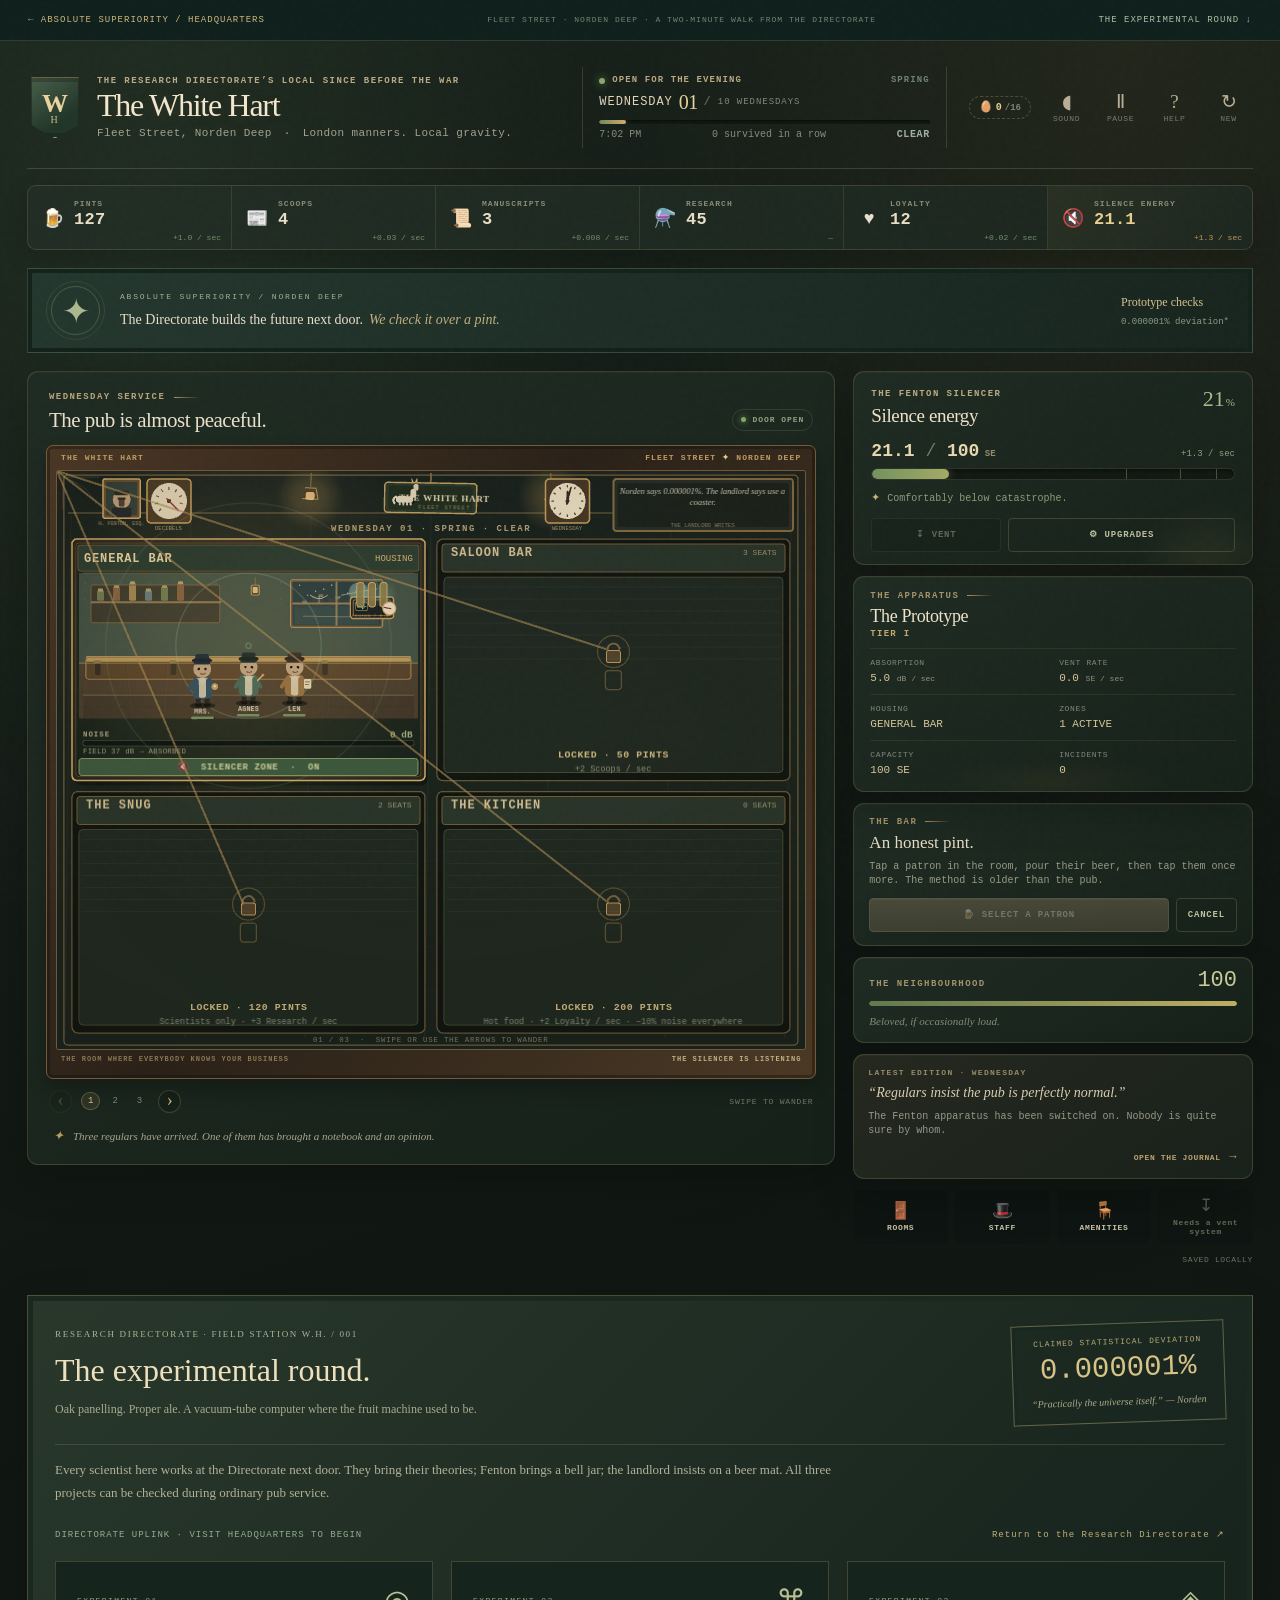
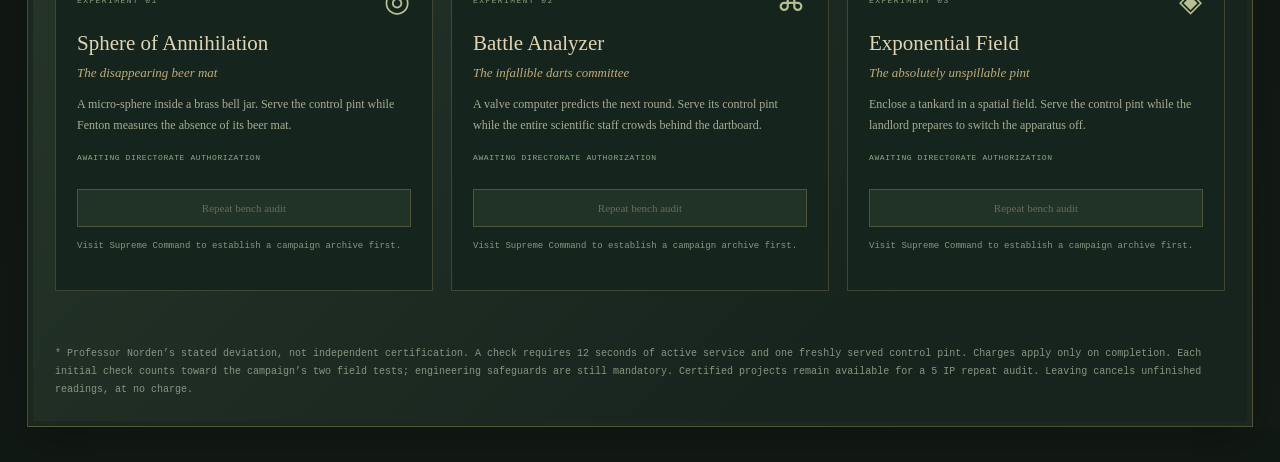
==== white-hart.html @ c7de6225 "Make The White Hart the Research Directorate's local: map node, prototype pub checks, shared archive" ====
<!doctype html>
<html lang="en">
<head>
  <meta charset="utf-8">
  <meta name="viewport" content="width=device-width, initial-scale=1, viewport-fit=cover">
  <meta name="theme-color" content="#142019">
  <meta name="description" content="The White Hart, Fleet Street, Norden Deep. The Research Directorate’s local in Absolute Superiority. Real ale. Questionable physics.">
  <title>The White Hart — Absolute Superiority</title>
  <link rel="stylesheet" href="./style.css">
  <link rel="stylesheet" href="./pub-annex.css">
  <script defer src="./src/directorate.js"></script>
  <script defer src="./vendor/pixi.min.js"></script>
  <script defer src="./src/util.js"></script>
  <script defer src="./src/content.js"></script>
  <script defer src="./src/audio.js"></script>
  <script defer src="./src/fx.js"></script>
  <script defer src="./src/scene.js"></script>
  <script defer src="./src/game.js"></script>
  <script defer src="./src/ui.js"></script>
  <script defer src="./src/main.js"></script>
  <script defer src="./src/pub-annex.js"></script>
</head>
<body>
  <div class="annex-command-bar"><a href="index.html#white-hart">← ABSOLUTE SUPERIORITY / HEADQUARTERS</a><span>FLEET STREET · NORDEN DEEP · A TWO-MINUTE WALK FROM THE DIRECTORATE</span><a href="#pub-laboratory">THE EXPERIMENTAL ROUND ↓</a></div>
  <div class="paper-grain" aria-hidden="true"></div>
  <div class="app-shell">
    <header class="masthead">
      <div class="brand-block">
        <button class="pub-crest" id="pub-crest" type="button" aria-label="The White Hart crest" title="The crest of the house"><span>W</span><i>H</i></button>
        <div class="brand-copy">
          <p class="eyebrow">THE RESEARCH DIRECTORATE’S LOCAL SINCE BEFORE THE WAR</p>
          <h1>The White Hart</h1>
          <p class="brand-subtitle">Fleet Street, Norden Deep <span class="brand-dot">·</span> London manners. Local gravity.</p>
        </div>
      </div>
      <div class="night-block" aria-live="polite">
        <div class="night-topline"><span class="live-dot"></span><span id="open-status">OPEN FOR THE EVENING</span><span class="night-season" id="season-label">AUTUMN</span></div>
        <div class="night-title"><span id="night-label">WEDNESDAY</span><strong id="night-count">01</strong><span class="night-divider">/</span><span class="night-goal">10 WEDNESDAYS</span></div>
        <div class="night-track"><span id="night-progress"></span></div>
        <div class="night-foot"><span id="clock-label">7:00 PM</span><span id="streak-label">0 survived in a row</span><span id="weather-label" class="weather-label">CLEAR</span></div>
      </div>
      <div class="header-actions">
        <div class="secret-counter" id="secret-counter" title="Easter eggs found on the premises">
          <span class="secret-icon" aria-hidden="true">🥚</span><strong id="secret-count">0</strong><span class="secret-total" id="secret-total">/16</span>
        </div>
        <button class="icon-button" id="sound-button" type="button" aria-label="Turn sound on" title="Sound on / off"><span id="sound-icon">◖</span><span class="action-caption">SOUND</span></button>
        <button class="icon-button" id="pause-button" type="button" aria-label="Pause game" title="Pause / resume"><span id="pause-icon">Ⅱ</span><span class="action-caption">PAUSE</span></button>
        <button class="icon-button" id="help-button" type="button" aria-label="How to play" title="How to play"><span>?</span><span class="action-caption">HELP</span></button>
        <button class="icon-button restart-button" id="restart-button" type="button" aria-label="Start a new game" title="Start a new game"><span>↻</span><span class="action-caption">NEW</span></button>
      </div>
    </header>

    <section class="resource-bar" aria-label="Pub resources">
      <div class="resource-cell resource-pints"><span class="resource-icon" aria-hidden="true">🍺</span><div><span class="resource-name">PINTS</span><strong id="res-pints">125</strong></div><span class="resource-rate" id="rate-pints">+1 / sec</span></div>
      <div class="resource-cell"><span class="resource-icon" aria-hidden="true">📰</span><div><span class="resource-name">SCOOPS</span><strong id="res-scoops">4</strong></div><span class="resource-rate" id="rate-scoops">—</span></div>
      <div class="resource-cell"><span class="resource-icon" aria-hidden="true">📜</span><div><span class="resource-name">MANUSCRIPTS</span><strong id="res-manuscripts">3</strong></div><span class="resource-rate" id="rate-manuscripts">—</span></div>
      <div class="resource-cell"><span class="resource-icon" aria-hidden="true">⚗️</span><div><span class="resource-name">RESEARCH</span><strong id="res-research">45</strong></div><span class="resource-rate" id="rate-research">—</span></div>
      <div class="resource-cell"><span class="resource-icon" aria-hidden="true">♥</span><div><span class="resource-name">LOYALTY</span><strong id="res-loyalty">12</strong></div><span class="resource-rate" id="rate-loyalty">—</span></div>
      <div class="resource-cell resource-se"><span class="resource-icon" aria-hidden="true">🔇</span><div><span class="resource-name">SILENCE ENERGY</span><strong id="res-energy-top">18</strong></div><span class="resource-rate" id="rate-energy-top">+0.0 / sec</span></div>
    </section>

    <section class="annex-location" aria-label="The White Hart in the campaign"><div class="annex-orbit" aria-hidden="true">✦</div><div><p class="eyebrow">ABSOLUTE SUPERIORITY / NORDEN DEEP</p><p>The Directorate builds the future next door.<br><em>We check it over a pint.</em></p></div><a href="#pub-laboratory">Prototype checks <span>0.000001% deviation*</span></a></section>
    <section id="annex-running" class="annex-running" hidden data-annex-controls aria-label="Active prototype check"><div><span class="eyebrow">EXPERIMENT IN PROGRESS</span><strong id="annex-trial-name"></strong><p id="annex-pause-note"></p></div><div class="annex-sampling"><label for="annex-progress" id="annex-seconds">0 / 12 seconds</label><progress id="annex-progress" max="100" value="0"></progress><span id="annex-pint">0 / 1 control pint served</span></div><button id="annex-cancel" type="button">Cancel check</button></section>
    <main class="game-layout">
      <section class="pub-panel panel">
        <div class="section-heading">
          <div>
            <p class="eyebrow">WEDNESDAY SERVICE <span class="heading-rule"></span></p>
            <h2>The pub is almost peaceful.</h2>
          </div>
          <div class="door-status"><span class="door-light"></span><span id="door-status">DOOR OPEN</span></div>
        </div>
        <div class="stage-frame" id="stage-frame">
          <div class="stage-topline"><span>THE WHITE HART</span><span>FLEET STREET <i>✦</i> NORDEN DEEP</span></div>
          <div class="stage-inner" id="stage-inner">
            <canvas id="pub-canvas" aria-label="Interactive illustrated pub. Tap a patron to serve them, or tap a room to toggle its silencer zone."></canvas>
            <div id="annex-stage-trial" class="annex-stage-trial" hidden aria-hidden="true"><span id="annex-stage-icon"></span><div><small>DIRECTORATE BENCH TELEMETRY</small><strong id="annex-stage-label"></strong></div><i>● LIVE</i></div>
            <div class="stage-dusk" id="stage-dusk" aria-hidden="true"></div>
            <div class="stage-flash" id="stage-flash" aria-hidden="true"></div>
            <div class="stage-loading" id="stage-loading"><span class="loading-mark">W H</span><span>Polishing the brass…</span></div>
          </div>
          <div class="stage-bottomline"><span>THE ROOM WHERE EVERYBODY KNOWS YOUR BUSINESS</span><span id="scene-note">THE SILENCER IS LISTENING</span></div>
        </div>
        <div class="room-navigation">
          <button class="nav-arrow" id="room-prev" type="button" aria-label="Previous rooms">‹</button>
          <div class="room-page-list" id="room-tabs" aria-label="Room pages"></div>
          <button class="nav-arrow" id="room-next" type="button" aria-label="Next rooms">›</button>
          <span class="swipe-hint">SWIPE TO WANDER</span>
        </div>
        <div class="scene-caption"><span class="caption-seal">✦</span><span id="scene-caption">Three regulars have arrived. One of them has brought a notebook and an opinion.</span></div>
      </section>

      <aside class="management-column" aria-label="Pub management">
        <section class="meter-card panel" id="energy-card" aria-live="polite">
          <div class="meter-head">
            <div><p class="eyebrow">THE FENTON SILENCER</p><h2>Silence energy</h2></div>
            <div class="meter-percentage" id="energy-percent">18<span>%</span></div>
          </div>
          <div class="energy-numbers"><strong><span id="energy-readout">18</span><span class="slash"> / </span><span id="energy-capacity">100</span><small> SE</small></strong><span class="energy-flow" id="energy-flow">+0.0 / sec</span></div>
          <div class="energy-track" role="progressbar" aria-label="Silence energy" aria-valuemin="0" aria-valuemax="100" aria-valuenow="18"><span id="energy-fill"></span><span class="energy-marks" aria-hidden="true"><i style="left:70%"></i><i style="left:85%"></i><i style="left:95%"></i></span></div>
          <p class="energy-status" id="energy-status"><span class="warning-icon">✦</span><span>Comfortably below catastrophe.</span></p>
          <div class="meter-actions">
            <button class="action-button" id="vent-button" type="button"><span aria-hidden="true">↧</span><span id="vent-button-label">VENT</span></button>
            <button class="action-button ghost" id="upgrade-button" type="button"><span aria-hidden="true">⚙</span><span>UPGRADES</span></button>
          </div>
        </section>

        <section class="silencer-card panel" id="silencer-card">
          <div class="machine-glow" id="machine-glow" aria-hidden="true"></div>
          <div class="silencer-head">
            <p class="eyebrow">THE APPARATUS <span class="heading-rule"></span></p>
            <h2 id="silencer-name">The Prototype</h2>
            <p class="silencer-tier" id="silencer-tier">TIER I</p>
          </div>
          <div class="stat-row">
            <div class="stat"><span class="stat-label">ABSORPTION</span><strong id="absorption-value">5.0 <small>dB / sec</small></strong></div>
            <div class="stat"><span class="stat-label">VENT RATE</span><strong id="vent-rate-value">0.0 <small>SE / sec</small></strong></div>
          </div>
          <div class="stat-row">
            <div class="stat"><span class="stat-label">HOUSING</span><strong id="home-room">GENERAL BAR</strong></div>
            <div class="stat"><span class="stat-label">ZONES</span><strong id="active-zones">1 ACTIVE</strong></div>
          </div>
          <div class="stat-row">
            <div class="stat"><span class="stat-label">CAPACITY</span><strong id="meter-tier-cap">100 SE</strong></div>
            <div class="stat"><span class="stat-label">INCIDENTS</span><strong id="explosion-count">0</strong></div>
          </div>
        </section>

        <section class="serve-card panel">
          <p class="eyebrow">THE BAR <span class="heading-rule"></span></p>
          <h2 id="serve-title">An honest pint.</h2>
          <p class="serve-detail" id="serve-detail">Tap a patron in the room, pour their beer, then tap them once more. The method is older than the pub.</p>
          <div class="serve-actions">
            <button class="action-button primary" id="serve-button" type="button" disabled><span aria-hidden="true">🍺</span><span id="serve-button-label">SELECT A PATRON</span></button>
            <button class="action-button ghost" id="serve-cancel" type="button" hidden>CANCEL</button>
          </div>
        </section>

        <section class="reputation-card panel">
          <div class="reputation-head"><p class="eyebrow">THE NEIGHBOURHOOD</p><strong id="reputation-value">100</strong></div>
          <div class="reputation-track"><span id="reputation-fill"></span></div>
          <p class="standing-copy" id="standing-copy">Beloved, if occasionally loud.</p>
        </section>

        <section class="press-card panel">
          <p class="eyebrow" id="press-tag">LATEST EDITION · WEDNESDAY</p>
          <h3 id="press-headline">“Regulars insist the pub is perfectly normal.”</h3>
          <p id="press-copy">The Fenton apparatus has been switched on. Nobody is quite sure by whom.</p>
          <button class="text-button" id="journal-button" type="button">OPEN THE JOURNAL <span aria-hidden="true">→</span></button>
        </section>

        <nav class="dock" aria-label="Pub management shortcuts">
          <button class="dock-button" id="shop-button" type="button"><span aria-hidden="true">🚪</span><span>ROOMS</span></button>
          <button class="dock-button" id="staff-button" type="button"><span aria-hidden="true">🎩</span><span>STAFF</span></button>
          <button class="dock-button" id="amenities-button" type="button"><span aria-hidden="true">🪑</span><span>AMENITIES</span></button>
          <button class="dock-button" id="dock-vent-button" type="button"><span aria-hidden="true">↧</span><span id="dock-vent-copy">VENT</span></button>
        </nav>
        <p class="save-status" id="save-status">SAVED LOCALLY</p>
      </aside>
    </main>
  </div>

  <section id="pub-laboratory" class="pub-laboratory" data-annex-controls aria-labelledby="annex-title">
    <div class="annex-lab-header"><div><p class="eyebrow">RESEARCH DIRECTORATE · FIELD STATION W.H. / 001</p><h2 id="annex-title">The experimental round.</h2><p>Oak panelling. Proper ale. A vacuum-tube computer where the fruit machine used to be.</p></div><div class="deviation-seal"><span>CLAIMED STATISTICAL DEVIATION</span><strong>0.000001%</strong><small>“Practically the universe itself.” — Norden</small></div></div>
    <p class="annex-lore">Every scientist here works at the Directorate next door. They bring their theories; Fenton brings a bell jar; the landlord insists on a beer mat. All three projects can be checked during ordinary pub service.</p>
    <div class="annex-lab-meta"><span id="annex-link-state"></span><a href="index.html#research">Return to the Research Directorate ↗</a></div>
    <div id="annex-projects" class="annex-projects"></div>
    <p id="annex-message" class="annex-message" role="status"></p>
    <article id="annex-report" class="annex-report" hidden><span class="eyebrow">FIELD REPORT / WITNESSED BY THE LANDLORD</span><h3 id="annex-report-title"></h3><p id="annex-report-finding"></p><p class="annex-fatal-flaw" id="annex-report-flaw"></p><p id="annex-report-result"></p><a href="index.html#research">File reviewed. Back to the Directorate →</a></article>
    <p class="annex-footnote">* Professor Norden’s stated deviation, not independent certification. A check requires 12 seconds of active service and one freshly served control pint. Charges apply only on completion. Each initial check counts toward the campaign’s two field tests; engineering safeguards are still mandatory. Certified projects remain available for a 5 IP repeat audit. Leaving cancels unfinished readings, at no charge.</p>
  </section>

  <div class="toast" id="toast" hidden>
    <div class="toast-body">
      <p class="toast-title" id="toast-title">Notice</p>
      <p class="toast-copy" id="toast-body">Something has happened.</p>
    </div>
    <button class="toast-close" id="toast-close" type="button" aria-label="Dismiss">×</button>
  </div>

  <div class="achievement-pop" id="achievement-pop" hidden>
    <span class="achievement-icon" id="achievement-icon">★</span>
    <div><p class="achievement-kicker">ACHIEVEMENT</p><p class="achievement-name" id="achievement-name">One For The Road</p><p class="achievement-desc" id="achievement-desc">Serve your first pint.</p></div>
  </div>

  <div class="modal-root" id="modal-root" hidden>
    <div class="modal-backdrop" data-close-modal="1"></div>
    <div class="modal-panel" role="dialog" aria-modal="true" aria-labelledby="modal-title">
      <button class="modal-close" id="modal-close" type="button" aria-label="Close">×</button>
      <div class="modal-content" id="modal-content"></div>
    </div>
  </div>

  <div class="crisis-screen" id="crisis-screen" hidden>
    <div class="crisis-inner">
      <p class="crisis-kicker" id="crisis-kicker">EXTRA! EXTRA!</p>
      <h2 class="crisis-title" id="crisis-title">FENTON SILENCER EXPLODES</h2>
      <p class="crisis-copy" id="crisis-copy">“We told you so,” say physicists.</p>
      <button class="crisis-button" id="crisis-button" type="button">CONTINUE →</button>
    </div>
  </div>

  <div class="tooltip" id="tooltip" hidden></div>
  <p class="visually-hidden" id="live-announcer" aria-live="polite"></p>
</body>
</html>
---- style.css ----
/* The White Hart — gaslight, polished brass, newsprint, and one or two alarms. */

:root {
  color-scheme: dark;
  --ink: #eadfca;
  --muted: #9c9b83;
  --brass: #c5a36a;
  --brass-light: #e1c98d;
  --green: #34493b;
  --green-deep: #19251e;
  --wood: #38281d;
  --paper: #eee4cc;
  --danger: #df604d;
  --line: rgba(204, 174, 117, .19);
  --panel: #1c2821;
  --shadow: 0 18px 40px rgba(0, 0, 0, .22);
  --shake-power: 1;
  font-family: Georgia, 'Times New Roman', serif;
  background: #111914;
  color: var(--ink);
}

* { box-sizing: border-box; }

html { min-width: 320px; min-height: 100%; background: #111914; }

body {
  min-width: 320px;
  min-height: 100vh;
  margin: 0;
  background:
    radial-gradient(ellipse at 12% 9%, rgba(77, 100, 70, .18), transparent 27rem),
    radial-gradient(ellipse at 88% 3%, rgba(147, 100, 47, .10), transparent 30rem),
    linear-gradient(160deg, #18221b 0%, #101713 59%, #131b16 100%);
  color: var(--ink);
  overflow-x: hidden;
  -webkit-font-smoothing: antialiased;
}

body.fenton-mode {
  background:
    radial-gradient(ellipse at 12% 9%, rgba(160, 128, 52, .22), transparent 27rem),
    radial-gradient(ellipse at 88% 3%, rgba(190, 145, 60, .16), transparent 30rem),
    linear-gradient(160deg, #1e2419 0%, #14160f 59%, #1a1a12 100%);
}
body.fenton-mode .masthead { border-bottom-color: rgba(226, 190, 108, .4); }

button { color: inherit; font: inherit; }
button:focus-visible { outline: 2px solid #edce83; outline-offset: 3px; }

.paper-grain {
  position: fixed; inset: 0; pointer-events: none; z-index: 50; opacity: .025;
  background-image: url("data:image/svg+xml,%3Csvg viewBox='0 0 180 180' xmlns='http://www.w3.org/2000/svg'%3E%3Cfilter id='n'%3E%3CfeTurbulence type='fractalNoise' baseFrequency='.92' numOctaves='3' stitchTiles='stitch'/%3E%3C/filter%3E%3Crect width='100%25' height='100%25' filter='url(%23n)' opacity='.7'/%3E%3C/svg%3E");
}

.visually-hidden { position: absolute; width: 1px; height: 1px; padding: 0; margin: -1px; overflow: hidden; clip: rect(0, 0, 0, 0); white-space: nowrap; border: 0; }

.app-shell { width: min(1460px, calc(100% - 54px)); margin: 0 auto; padding: 26px 0 24px; }

/* ---------------------------------------------------------------- masthead */
.masthead { display: grid; grid-template-columns: minmax(300px, 1.2fr) minmax(280px, .82fr) auto; align-items: center; gap: 22px; padding-bottom: 20px; border-bottom: 1px solid rgba(210, 183, 130, .20); }
.brand-block { display: flex; align-items: center; gap: 14px; min-width: 0; }

.pub-crest {
  position: relative; flex: 0 0 56px; width: 56px; height: 61px; display: grid; place-content: center; text-align: center;
  border: 1px solid #b9965e; background: linear-gradient(145deg, #49604b, #213528 70%);
  box-shadow: inset 0 0 0 4px rgba(11, 19, 14, .27), 0 4px 12px #0a100c;
  color: #ead39d; font-size: 26px; line-height: .7; cursor: pointer;
  clip-path: polygon(8% 0, 92% 0, 92% 78%, 50% 100%, 8% 78%);
  transition: transform .25s cubic-bezier(.34, 1.56, .64, 1), filter .25s;
}
.pub-crest:hover { transform: rotate(-3deg) scale(1.05); filter: brightness(1.15); }
.pub-crest:active { transform: rotate(2deg) scale(.95); }
.pub-crest span { display: block; margin-top: 3px; font-weight: 700; }
.pub-crest i { margin-top: 3px; font-size: 10px; font-style: normal; letter-spacing: 2px; opacity: .85; }

.eyebrow { margin: 0; color: #baab83; font: 700 9px/1.35 'Courier New', monospace; letter-spacing: .16em; text-transform: uppercase; }
.brand-copy h1 { margin: 3px 0 2px; color: #f2e6cf; font-size: clamp(27px, 2.5vw, 36px); line-height: .98; font-weight: 500; letter-spacing: -.04em; text-shadow: 0 2px 16px rgba(211, 165, 91, .12); }
.brand-subtitle { margin: 5px 0 0; color: #a5a18d; font: 11px/1.3 'Courier New', monospace; letter-spacing: .035em; }
.brand-dot { padding: 0 5px; color: var(--brass); }

.night-block { padding: 9px 16px 8px; border-left: 1px solid var(--line); border-right: 1px solid var(--line); transition: border-color .4s; }
.night-topline, .night-title, .night-foot { display: flex; align-items: center; }
.night-topline { gap: 7px; color: #baa881; font: 700 9px/1 'Courier New', monospace; letter-spacing: .12em; }
.live-dot { width: 6px; height: 6px; flex: 0 0 6px; border-radius: 50%; background: #87a96d; box-shadow: 0 0 8px rgba(133, 174, 98, .75); animation: breath 2.4s infinite; }
.night-season { margin-left: auto; color: #6f8270; }
.night-title { gap: 6px; margin: 7px 0 8px; color: #e3d5b8; font: 12px/1 'Courier New', monospace; letter-spacing: .08em; }
.night-title strong { color: #ebd49b; font: 500 20px/1 Georgia, serif; letter-spacing: -.03em; }
.night-divider { color: #746e58; }
.night-goal { color: #848778; font-size: 9px; }
.night-track { height: 4px; overflow: hidden; border-radius: 5px; background: #101812; box-shadow: inset 0 1px 2px rgba(0, 0, 0, .5); }
.night-track span { display: block; height: 100%; width: 0; border-radius: inherit; background: linear-gradient(90deg, #6f8959, #d0ad69); transition: width .25s ease; box-shadow: 0 0 9px rgba(190, 162, 98, .4); }
.night-foot { justify-content: space-between; gap: 8px; margin-top: 6px; color: #888b79; font: 10px/1 'Courier New', monospace; }
.weather-label { color: #9fb0a8; font-weight: 700; letter-spacing: .06em; }

.header-actions { display: flex; align-items: center; gap: 5px; }
.secret-counter { display: flex; align-items: baseline; gap: 3px; margin-right: 6px; padding: 5px 9px; border: 1px dashed rgba(196, 166, 105, .3); border-radius: 20px; color: #b7a377; font: 700 10px/1 'Courier New', monospace; }
.secret-counter .secret-icon { font-size: 11px; filter: saturate(.8); }
.secret-counter strong { color: #e6cf94; }
.secret-total { color: #7d8271; font-size: 9px; }
.icon-button { display: flex; flex-direction: column; align-items: center; justify-content: center; gap: 4px; width: 49px; height: 48px; padding: 4px 2px; color: #b8ae95; border: 1px solid transparent; border-radius: 7px; background: transparent; cursor: pointer; transition: background .2s, border .2s, color .2s, transform .2s; }
.icon-button > span:first-child { font: 19px/1 Georgia, serif; }
.icon-button:hover { transform: translateY(-1px); }
.icon-button:hover, .icon-button.active { color: var(--brass-light); border-color: rgba(200, 172, 118, .25); background: rgba(226, 195, 135, .07); }
.icon-button .action-caption { color: #777d6d; font: 8px/1 'Courier New', monospace; letter-spacing: .08em; }
.restart-button:hover { color: #e08d76; border-color: rgba(224, 141, 118, .26); }

/* ------------------------------------------------------------ resource bar */
.resource-bar { display: grid; grid-template-columns: repeat(6, minmax(0, 1fr)); margin: 16px 0 18px; border: 1px solid rgba(208, 180, 123, .18); border-radius: 9px; background: linear-gradient(100deg, rgba(34, 46, 37, .96), rgba(28, 39, 32, .88)); box-shadow: 0 8px 24px rgba(4, 9, 6, .18); overflow: hidden; }
.resource-cell { position: relative; display: grid; grid-template-columns: 29px minmax(0, 1fr); align-items: center; column-gap: 5px; min-height: 63px; padding: 9px 12px 8px; border-right: 1px solid rgba(203, 175, 115, .14); }
.resource-cell:last-child { border-right: 0; }
.resource-icon { grid-row: 1 / span 2; display: grid; place-items: center; width: 26px; height: 28px; font-size: 18px; filter: saturate(.73); }
.resource-name { display: block; overflow: hidden; color: #898c76; font: 700 8px/1.3 'Courier New', monospace; letter-spacing: .13em; white-space: nowrap; text-overflow: ellipsis; }
.resource-cell strong { display: block; color: #e8ddc5; font: 600 17px/1.2 'Courier New', monospace; letter-spacing: .015em; }
.resource-rate { position: absolute; right: 10px; bottom: 7px; color: #748c6b; font: 8px/1 'Courier New', monospace; }
.resource-se { background: linear-gradient(120deg, rgba(162, 133, 73, .09), transparent); }
.resource-se strong { color: #e7ce90; }
.resource-se .resource-rate { color: #bd9857; }

/* -------------------------------------------------------------- game grid */
.game-layout { display: grid; grid-template-columns: minmax(0, 1.78fr) minmax(310px, .88fr); gap: 18px; align-items: start; }
.panel { border: 1px solid rgba(204, 175, 118, .19); border-radius: 11px; background: linear-gradient(145deg, rgba(31, 44, 35, .98), rgba(23, 34, 27, .97)); box-shadow: var(--shadow), inset 0 1px 0 rgba(251, 230, 185, .035); }

.pub-panel { overflow: hidden; padding: 19px 18px 13px; }
.section-heading { display: flex; justify-content: space-between; align-items: end; gap: 12px; padding: 0 3px 14px; }
.section-heading .eyebrow { display: flex; align-items: center; gap: 9px; color: #b8a579; }
.heading-rule { display: inline-block; width: 26px; height: 1px; background: linear-gradient(90deg, #b19059, transparent); }
.section-heading h2 { margin: 5px 0 0; color: #eae0ca; font-size: 21px; line-height: 1.05; font-weight: 500; letter-spacing: -.025em; }
.door-status { display: flex; align-items: center; gap: 7px; padding: 6px 8px; border: 1px solid rgba(135, 166, 105, .2); border-radius: 20px; color: #91a27e; font: 700 8px/1 'Courier New', monospace; letter-spacing: .12em; white-space: nowrap; }
.door-light { width: 5px; height: 5px; border-radius: 50%; background: #85a764; box-shadow: 0 0 7px #85a764; }

.stage-frame { position: relative; padding: 0 9px 8px; overflow: hidden; border: 1px solid #765a37; border-radius: 7px; background: linear-gradient(125deg, #4a3624 0%, #2a2118 45%, #4b3925 100%); box-shadow: inset 0 0 0 3px rgba(14, 16, 12, .38), 0 9px 18px rgba(0, 0, 0, .24); }
.stage-frame.is-shaking { animation: stageShake .42s linear 3; }
.stage-topline, .stage-bottomline { display: flex; justify-content: space-between; align-items: center; gap: 8px; height: 24px; padding: 0 5px; color: #bd9c63; font: 700 8px/1 'Courier New', monospace; letter-spacing: .14em; }
.stage-topline i { color: #e8cc8f; font-style: normal; }
.stage-bottomline { height: 20px; color: #8c7753; font-size: 7px; }
.stage-bottomline span:last-child { color: #bfb085; text-align: right; }
.stage-inner { position: relative; width: 100%; height: clamp(430px, 47vw, 580px); overflow: hidden; border: 1px solid rgba(191, 159, 102, .43); border-radius: 3px; background: #252a21; touch-action: pan-y; }
.stage-inner canvas { display: block; width: 100%; height: 100%; outline: none; }
.stage-flash { position: absolute; inset: 0; z-index: 4; background: #fff6df; opacity: 0; pointer-events: none; }
.stage-dusk {
  position: absolute; inset: 0; z-index: 3; pointer-events: none; opacity: 0;
  background:
    radial-gradient(ellipse at 50% 38%, rgba(255, 186, 104, 0) 26%, rgba(26, 13, 3, .62) 100%),
    linear-gradient(180deg, rgba(16, 13, 36, .5) 0%, rgba(28, 17, 8, .2) 46%, rgba(4, 6, 16, .55) 100%);
  transition: opacity 1.2s linear, background .8s linear;
}
.stage-dusk.is-cut { background: radial-gradient(ellipse at 50% 40%, rgba(6, 8, 20, .82) 0%, rgba(1, 2, 7, .97) 100%); transition: opacity .25s linear, background .4s linear; }
.stage-dusk.is-fenton { background: radial-gradient(ellipse at 50% 42%, rgba(255, 198, 112, .2) 0%, rgba(52, 26, 4, .62) 100%); }
.stage-loading { position: absolute; inset: 0; z-index: 6; display: flex; flex-direction: column; align-items: center; justify-content: center; gap: 12px; color: #c7b583; background: #1c261e; font: 11px 'Courier New', monospace; letter-spacing: .08em; transition: opacity .3s; }
.stage-loading.ready { opacity: 0; pointer-events: none; }
.loading-mark { display: grid; place-items: center; width: 52px; height: 52px; border: 1px solid #a88b59; border-radius: 50%; color: #ddc58d; font: 13px Georgia, serif; }

.room-navigation { display: flex; align-items: center; gap: 9px; min-height: 38px; padding: 8px 3px 1px; }
.nav-arrow { display: grid; place-items: center; width: 23px; height: 23px; padding: 0 0 2px; border: 1px solid rgba(200, 169, 110, .23); border-radius: 50%; background: rgba(12, 19, 14, .27); color: #d3b477; font-size: 18px; line-height: 1; cursor: pointer; transition: .2s; }
.nav-arrow:hover:not(:disabled) { background: rgba(194, 157, 92, .15); border-color: #b9985e; }
.nav-arrow:disabled { opacity: .28; cursor: default; }
.room-page-list { display: flex; align-items: center; gap: 5px; }
.room-page-tab { min-width: 18px; height: 18px; padding: 0 6px; border: 1px solid transparent; border-radius: 10px; background: transparent; color: #7f8775; font: 9px 'Courier New', monospace; cursor: pointer; transition: .2s; }
.room-page-tab:hover { color: #d8c08a; }
.room-page-tab.selected { border-color: rgba(196, 165, 105, .38); background: rgba(194, 157, 92, .12); color: #e2c889; }
.swipe-hint { margin-left: auto; color: #6e786a; font: 8px 'Courier New', monospace; letter-spacing: .1em; }
.scene-caption { display: flex; align-items: center; gap: 9px; min-height: 34px; padding: 7px 7px 2px; color: #a9a48c; font-size: 11px; font-style: italic; line-height: 1.35; }
.caption-seal { flex: 0 0 auto; color: #b99b60; font-size: 13px; }

/* --------------------------------------------------------- management side */
.management-column { display: flex; flex-direction: column; gap: 11px; }

.meter-card { position: relative; overflow: hidden; padding: 16px 17px 12px; transition: border-color .4s, box-shadow .4s; }
.meter-card::after { content: ''; position: absolute; inset: auto -30px -65px auto; width: 150px; height: 130px; background: radial-gradient(ellipse, rgba(204, 164, 83, .09), transparent 68%); pointer-events: none; }
.meter-head { display: flex; justify-content: space-between; align-items: start; gap: 8px; }
.meter-head h2 { margin: 4px 0 0; color: #eee3ca; font-size: 19px; font-weight: 500; letter-spacing: -.02em; }
.meter-percentage { color: #a9ba8a; font: 500 22px/1 Georgia, serif; white-space: nowrap; }
.meter-percentage span { padding-left: 1px; font-size: 11px; }
.energy-numbers { display: flex; align-items: baseline; justify-content: space-between; margin-top: 15px; }
.energy-numbers > strong { color: #e7d7af; font: 600 18px/1 'Courier New', monospace; }
.energy-numbers small { color: #968c6c; font-size: 9px; }
.slash { color: #737766; font-weight: 400; }
.energy-flow { color: #8ca17a; font: 9px 'Courier New', monospace; }
.energy-track { position: relative; height: 12px; margin: 8px 0 9px; overflow: hidden; border: 1px solid rgba(185, 173, 124, .18); border-radius: 6px; background: #111a14; box-shadow: inset 0 2px 4px rgba(0, 0, 0, .42); }
.energy-track > span:first-child { position: relative; z-index: 1; display: block; width: 18%; height: 100%; border-radius: inherit; background: linear-gradient(90deg, #73925f, #a4ab66); box-shadow: 0 0 8px rgba(147, 170, 101, .44); transition: width .3s ease, background .35s; }
.energy-marks { position: absolute; inset: 0; z-index: 2; pointer-events: none; }
.energy-marks i { position: absolute; top: 0; bottom: 0; width: 1px; background: rgba(240, 220, 170, .28); }
.energy-status { display: flex; align-items: center; gap: 7px; min-height: 19px; margin: 0; color: #8c9c79; font: 10px/1.3 'Courier New', monospace; }
.warning-icon { color: #c9b274; font-size: 11px; }
.meter-actions { display: grid; grid-template-columns: .8fr 1.4fr; gap: 7px; margin-top: 10px; }

.energy-70 { border-color: rgba(208, 178, 90, .58); box-shadow: 0 0 19px rgba(194, 155, 66, .12), var(--shadow); }
.energy-70 .energy-track > span:first-child { background: linear-gradient(90deg, #b19a4e, #d0b35c); }
.energy-70 .energy-status { color: #d0b760; }
.energy-85 { border-color: rgba(224, 128, 65, .62); box-shadow: 0 0 22px rgba(210, 108, 57, .16), var(--shadow); }
.energy-85 .energy-track > span:first-child { background: linear-gradient(90deg, #c78042, #e3a34d); }
.energy-85 .energy-status { color: #e69c66; }
.energy-95 { border-color: rgba(228, 82, 61, .8); box-shadow: 0 0 28px rgba(218, 57, 45, .22), var(--shadow); animation: dangerPulse .78s infinite alternate; }
.energy-95 .energy-track > span:first-child { background: linear-gradient(90deg, #d34c3e, #f26442); box-shadow: 0 0 12px rgba(230, 73, 48, .72); }
.energy-95 .energy-status { color: #f17a62; animation: flash .65s infinite alternate; }

.silencer-card { position: relative; overflow: hidden; padding: 13px 16px 14px; }
.machine-glow { position: absolute; z-index: 0; inset: auto 20% -15px; height: 48px; background: radial-gradient(ellipse, rgba(233, 171, 57, .13), transparent 70%); opacity: .38; transition: opacity .5s; }
.silencer-card.is-active .machine-glow { opacity: .9; }
.silencer-head { position: relative; z-index: 1; }
.silencer-head .eyebrow { display: flex; align-items: center; gap: 8px; color: #a4936b; }
.silencer-head h2 { margin: 4px 0 2px; color: #eee3ca; font-size: 18px; font-weight: 500; letter-spacing: -.02em; }
.silencer-tier { margin: 0; color: #c3a970; font: 700 9px 'Courier New', monospace; letter-spacing: .14em; }
.stat-row { position: relative; z-index: 1; display: grid; grid-template-columns: 1fr 1fr; gap: 8px 12px; margin-top: 9px; padding-top: 9px; border-top: 1px solid rgba(203, 174, 112, .1); }
.stat-row:first-of-type { margin-top: 11px; }
.stat-label { display: block; color: #818779; font: 8px 'Courier New', monospace; letter-spacing: .08em; }
.stat strong { color: #d6c697; font: 11px 'Courier New', monospace; }
.stat small { color: #969279; font-size: 8px; font-weight: 400; }

.serve-card { padding: 12px 15px 13px; }
.serve-card .eyebrow { display: flex; align-items: center; gap: 8px; color: #a8956a; }
.serve-card h2 { margin: 5px 0 0; color: #e7ddc7; font-size: 17px; font-weight: 500; }
.serve-detail { min-height: 29px; margin: 7px 0 9px; color: #989b84; font: 10px/1.4 'Courier New', monospace; }
.serve-actions { display: grid; grid-template-columns: 1fr auto; gap: 7px; align-items: center; }

.reputation-card { padding: 12px 15px 13px; }
.reputation-head { display: flex; align-items: baseline; justify-content: space-between; gap: 8px; }
.reputation-head .eyebrow { color: #a4936b; }
.reputation-head strong { color: #c7cb9a; font: 500 22px/1 'Courier New', monospace; }
.reputation-track { height: 5px; overflow: hidden; margin: 9px 0 8px; border-radius: 4px; background: #101812; }
.reputation-track span { display: block; width: 100%; height: 100%; border-radius: inherit; background: linear-gradient(90deg, #61794f, #bdad63); transition: width .3s, background .3s; }
.standing-copy { margin: 0; color: #858a78; font: italic 11px/1.4 Georgia, serif; }

.press-card { position: relative; padding: 13px 14px 11px; background: linear-gradient(147deg, rgba(38, 41, 32, .98), rgba(25, 34, 27, .98)); }
.press-card .eyebrow { color: #968a69; font-size: 8px; }
.press-card h3 { margin: 6px 0 0; color: #d8ccb1; font: italic 14px/1.2 Georgia, serif; }
.press-card > p:not(.eyebrow) { margin: 8px 0 8px; color: #979887; font: 10px/1.45 'Courier New', monospace; }
.text-button { display: block; margin-left: auto; padding: 3px 1px; border: 0; background: transparent; color: #bba271; font: 700 8px 'Courier New', monospace; letter-spacing: .08em; cursor: pointer; }
.text-button span { margin-left: 3px; font-size: 12px; }
.text-button:hover { color: #ead396; }

/* ------------------------------------------------------------------ dock */
.dock { display: grid; grid-template-columns: repeat(4, minmax(0, 1fr)); gap: 7px; }
.dock-button { display: flex; flex-direction: column; align-items: center; justify-content: center; gap: 4px; min-height: 52px; padding: 6px 4px; border: 1px solid transparent; border-radius: 6px; background: rgba(8, 14, 10, .2); color: #9ea694; cursor: pointer; text-align: center; transition: .18s; }
.dock-button > span:first-child { font-size: 17px; line-height: 1; }
.dock-button > span:last-child { color: #cbc3a8; font: 700 8px/1.2 'Courier New', monospace; letter-spacing: .08em; }
.dock-button:hover:not(:disabled) { border-color: rgba(201, 170, 108, .28); background: rgba(191, 154, 85, .08); transform: translateY(-1px); }
.dock-button.active { border-color: rgba(136, 172, 113, .45); background: rgba(100, 138, 86, .14); color: #cfe0b4; }
.dock-button:disabled { opacity: .45; cursor: not-allowed; }
.save-status { margin: 0 0 2px; text-align: right; color: #657466; font: 8px 'Courier New', monospace; letter-spacing: .08em; }

/* ----------------------------------------------------------------- buttons */
.action-button { display: inline-flex; align-items: center; justify-content: center; gap: 7px; min-height: 34px; padding: 7px 11px; border: 1px solid rgba(168, 153, 112, .26); border-radius: 4px; background: rgba(12, 19, 14, .4); color: #bdc09d; font: 700 9px 'Courier New', monospace; letter-spacing: .09em; cursor: pointer; transition: .2s; }
.action-button:hover:not(:disabled) { border-color: #a9905d; background: rgba(165, 137, 78, .13); color: #eddbac; transform: translateY(-1px); }
.action-button:disabled { opacity: .42; cursor: not-allowed; filter: saturate(.55); }
.action-button.primary { border-color: #b18f55; background: linear-gradient(180deg, #927746, #735f3b); color: #f2e3bf; box-shadow: inset 0 1px 0 rgba(255, 242, 193, .14), 0 3px 7px rgba(0, 0, 0, .18); }
.action-button.primary:hover:not(:disabled) { border-color: #dbc386; background: linear-gradient(180deg, #a48b58, #816c44); color: #fff; }
.action-button.ghost { background: transparent; }
.action-button.active { border-color: rgba(136, 172, 113, .45); background: rgba(100, 138, 86, .16); color: #d8e6c0; }

/* ------------------------------------------------------------------ toast */
.toast { position: fixed; z-index: 70; right: 22px; bottom: 22px; display: grid; grid-template-columns: 1fr 22px; align-items: start; gap: 10px; width: min(400px, calc(100vw - 28px)); padding: 13px 12px 12px 15px; border: 1px solid rgba(209, 180, 119, .4); border-left: 3px solid #c9a969; border-radius: 6px; background: linear-gradient(140deg, #2c3b30, #1b2920); box-shadow: 0 14px 40px rgba(0, 0, 0, .45); }
.toast[hidden] { display: none; }
.toast.pop { animation: toastIn .38s cubic-bezier(.2, .9, .3, 1.2); }
.toast-title { margin: 0 0 6px; color: #e6cf94; font: 700 9px/1 'Courier New', monospace; letter-spacing: .11em; text-transform: uppercase; }
.toast-copy { margin: 0; color: #d3cfba; font-size: 12px; font-style: italic; line-height: 1.42; }
.toast-close { align-self: start; width: 22px; height: 22px; border: 0; border-radius: 50%; background: transparent; color: #8b917d; font-size: 17px; line-height: 1; cursor: pointer; }
.toast-close:hover { color: #e6cf94; background: rgba(255, 240, 200, .07); }

/* ----------------------------------------------------------- achievements */
.achievement-pop { position: fixed; z-index: 80; left: 50%; bottom: 26px; display: flex; align-items: center; gap: 12px; width: min(420px, calc(100vw - 28px)); padding: 12px 16px; transform: translateX(-50%); border: 1px solid rgba(196, 214, 150, .38); border-radius: 7px; background: linear-gradient(140deg, #2b3a2a, #1d2a1f); box-shadow: 0 16px 42px rgba(0, 0, 0, .5); }
.achievement-pop[hidden] { display: none; }
.achievement-pop.pop { animation: achieveIn .5s cubic-bezier(.2, .9, .3, 1.3); }
.achievement-pop .achievement-icon { display: grid; place-items: center; flex: 0 0 38px; width: 38px; height: 38px; border: 1px solid rgba(196, 214, 150, .45); border-radius: 50%; background: rgba(140, 180, 100, .12); font-size: 19px; }
.achievement-kicker { margin: 0; color: #b7cf8e; font: 700 8px/1 'Courier New', monospace; letter-spacing: .16em; }
.achievement-pop .achievement-name { margin: 4px 0 2px; color: #eae2c3; font: 500 14px/1.15 Georgia, serif; }
.achievement-pop .achievement-desc { margin: 0; color: #9ba187; font: 10px/1.35 'Courier New', monospace; }

/* ------------------------------------------------------------------ modal */
.modal-root { position: fixed; z-index: 100; inset: 0; display: grid; place-items: center; padding: 22px; }
.modal-root[hidden] { display: none; }
.modal-backdrop { position: absolute; inset: 0; background: rgba(4, 8, 5, .82); backdrop-filter: blur(2px); animation: fadeIn .22s ease; }
.modal-panel { position: relative; width: min(880px, 100%); max-height: min(86vh, 900px); overflow: hidden; border: 1px solid rgba(205, 173, 110, .38); border-radius: 9px; background: linear-gradient(150deg, #223026, #17211a 60%); box-shadow: 0 26px 70px rgba(0, 0, 0, .55); animation: modalUp .3s cubic-bezier(.2, .9, .3, 1.1); }
.modal-close { position: absolute; z-index: 3; top: 9px; right: 11px; width: 30px; height: 30px; border: 1px solid rgba(200, 172, 118, .25); border-radius: 50%; background: rgba(10, 16, 11, .6); color: #d5c295; font-size: 19px; line-height: 1; cursor: pointer; }
.modal-close:hover { background: rgba(200, 172, 118, .18); color: #fff; }
.modal-content { max-height: min(86vh, 900px); overflow-y: auto; padding: 30px 28px 26px; }
.modal-kicker { margin: 0; color: #b09a6c; font: 700 8.5px/1.4 'Courier New', monospace; letter-spacing: .17em; text-transform: uppercase; }
.modal-title { margin: 8px 0 10px; color: #f2e7cf; font: 500 clamp(24px, 3vw, 32px)/1.05 Georgia, serif; letter-spacing: -.035em; }
.modal-lede { margin: 0 0 16px; max-width: 62ch; color: #a2a68f; font: 11.5px/1.55 'Courier New', monospace; }
.section-kicker { margin: 22px 0 11px; padding-top: 12px; border-top: 1px solid rgba(203, 174, 112, .14); }
.modal-notice { display: flex; align-items: center; gap: 10px; margin: 0 0 16px; padding: 10px 12px; border: 1px solid rgba(199, 169, 108, .22); border-radius: 5px; background: rgba(199, 169, 108, .06); color: #b6b59a; font: 10px/1.45 'Courier New', monospace; }
.modal-notice.warn { border-color: rgba(224, 140, 80, .34); background: rgba(224, 140, 80, .07); color: #e0b291; }
.modal-actions { display: flex; justify-content: flex-end; gap: 9px; margin-top: 18px; }

.modal-tabs { display: flex; flex-wrap: wrap; gap: 5px; margin: 0 0 18px; padding-bottom: 12px; border-bottom: 1px solid rgba(203, 174, 112, .16); }
.modal-tab { padding: 7px 11px; border: 1px solid transparent; border-radius: 20px; background: transparent; color: #8b917d; font: 700 8.5px/1 'Courier New', monospace; letter-spacing: .12em; cursor: pointer; transition: .18s; }
.modal-tab:hover { color: #d8c08a; background: rgba(200, 170, 108, .07); }
.modal-tab.selected { border-color: rgba(200, 170, 108, .38); background: rgba(200, 170, 108, .13); color: #f0dcac; }

.room-route { display: grid; grid-template-columns: repeat(4, minmax(0, 1fr)); gap: 6px; margin-bottom: 18px; }
.route-stop { padding: 7px 8px; border: 1px dashed rgba(173, 139, 71, .3); border-radius: 4px; text-align: center; background: rgba(8, 14, 10, .2); }
.route-stop.open { border-style: solid; border-color: rgba(121, 153, 96, .35); background: rgba(121, 153, 96, .08); }
.route-stop.current { box-shadow: 0 0 0 1px rgba(214, 178, 100, .35); }
.route-stop b { display: block; color: #d6c69b; font: 9px 'Courier New', monospace; }
.route-stop span { display: block; margin-top: 4px; color: #86907a; font: 8px 'Courier New', monospace; }

.shop-grid { display: grid; grid-template-columns: repeat(auto-fill, minmax(238px, 1fr)); gap: 10px; }
.shop-item { position: relative; display: flex; flex-direction: column; min-height: 128px; padding: 12px 13px 11px; border: 1px solid rgba(198, 170, 112, .17); border-radius: 5px; background: rgba(8, 14, 10, .22); transition: border-color .2s, transform .2s; }
.shop-item:hover { border-color: rgba(214, 180, 112, .34); transform: translateY(-1px); }
.shop-item.purchased { border-color: rgba(121, 153, 96, .3); background: rgba(121, 153, 96, .07); }
.shop-item.unaffordable { opacity: .84; }
.shop-tag { position: absolute; top: 9px; right: 10px; color: #9bb088; font: 700 7px 'Courier New', monospace; letter-spacing: .12em; }
.shop-item-heading { display: grid; grid-template-columns: 30px 1fr; align-items: center; gap: 9px; }
.shop-item-icon { display: grid; place-items: center; width: 28px; height: 28px; border: 1px solid rgba(196, 166, 106, .24); border-radius: 50%; color: #d3b477; font-size: 14px; }
.shop-item h3 { margin: 0; color: #ece0c4; font: 500 14px/1.2 Georgia, serif; letter-spacing: -.01em; }
.item-sub { display: block; margin-top: 3px; color: #8b8f7c; font: 7.5px/1.3 'Courier New', monospace; letter-spacing: .1em; }
.shop-item > p { margin: 9px 0 10px; color: #9b9f8a; font: 10px/1.5 'Courier New', monospace; }
.shop-item-foot { display: flex; align-items: center; justify-content: space-between; gap: 8px; margin-top: auto; }
.item-cost { color: #c6b184; font: 9px/1.3 'Courier New', monospace; }
.item-cost.missing { color: #cb7a63; }
.item-status { color: #9db585; font: 700 8px/1 'Courier New', monospace; letter-spacing: .12em; }
.item-buy { padding: 6px 10px; border: 1px solid #b18f55; border-radius: 3px; background: linear-gradient(180deg, #8e7545, #6f5c39); color: #f4e6c2; font: 700 8px/1 'Courier New', monospace; letter-spacing: .1em; cursor: pointer; transition: .18s; white-space: nowrap; }
.item-buy:hover:not(:disabled) { border-color: #e0c68c; background: linear-gradient(180deg, #a58a57, #816c44); }
.item-buy:disabled { opacity: .4; cursor: not-allowed; }
.room-select-row { display: flex; align-items: center; gap: 10px; margin-bottom: 14px; color: #9b9a80; font: 9px 'Courier New', monospace; letter-spacing: .1em; }
.room-select-row select { flex: 1; max-width: 260px; padding: 7px 9px; border: 1px solid rgba(200, 170, 108, .25); border-radius: 4px; background: #16211a; color: #e3d8bb; font: 11px 'Courier New', monospace; }

/* ---------------------------------------------------------------- journal */
.clipping-list, .diary-grid, .achievement-grid, .secret-grid, .stat-list, .goal-list { display: grid; gap: 8px; }
.diary-grid, .achievement-grid, .secret-grid { grid-template-columns: repeat(auto-fill, minmax(252px, 1fr)); }
.clipping { padding: 12px 13px 11px; border: 1px solid rgba(194, 166, 106, .17); border-radius: 4px; background: rgba(228, 215, 182, .035); }
.clipping-tag { display: flex; justify-content: space-between; margin: 0; color: #aa9366; font: 700 7.5px/1.3 'Courier New', monospace; letter-spacing: .12em; }
.clipping h3 { margin: 6px 0; color: #e5d6b6; font: italic 15px/1.25 Georgia, serif; }
.clipping p:last-child { margin: 0; color: #9da08a; font: 10px/1.45 'Courier New', monospace; }
.diary-page { padding: 12px 13px; border: 1px solid rgba(194, 166, 106, .17); border-radius: 4px; background: rgba(228, 215, 182, .035); }
.diary-page.locked { opacity: .55; }
.diary-page h3 { margin: 0 0 5px; color: #e5d6b6; font: italic 14px/1.25 Georgia, serif; }
.diary-unlock { margin: 0 0 7px; color: #9d8f66; font: 700 7.5px/1 'Courier New', monospace; letter-spacing: .1em; }
.diary-page p:last-child { margin: 0; color: #9da08a; font: 10px/1.5 'Courier New', monospace; }
.achievement { display: grid; grid-template-columns: 34px 1fr; gap: 10px; align-items: start; padding: 11px 12px; border: 1px solid rgba(194, 166, 106, .14); border-radius: 4px; background: rgba(8, 14, 10, .2); }
.achievement.unlocked { border-color: rgba(150, 190, 110, .34); background: rgba(120, 160, 90, .08); }
.achievement-badge { display: grid; place-items: center; width: 32px; height: 32px; border: 1px solid rgba(196, 170, 112, .25); border-radius: 50%; font-size: 16px; }
.achievement.unlocked .achievement-badge { border-color: rgba(170, 205, 125, .45); box-shadow: 0 0 12px rgba(160, 200, 110, .18); }
.achievement h3 { margin: 2px 0 4px; color: #e3d8bb; font: 500 13px/1.2 Georgia, serif; }
.achievement p { margin: 0; color: #96997f; font: 9.5px/1.45 'Courier New', monospace; }
.stat-list, .goal-list { gap: 3px; }
.stat-line, .goal-line { display: flex; align-items: center; justify-content: space-between; gap: 12px; padding: 8px 11px; border-radius: 4px; background: rgba(8, 14, 10, .2); color: #979b83; font: 10px/1 'Courier New', monospace; }
.stat-line strong, .goal-line strong { color: #d8cba6; font: 600 12px/1 'Courier New', monospace; }
.goal-line .goal-mark { width: 14px; color: #7f8775; }
.goal-line.done .goal-mark { color: #9ec27d; }
.goal-line.done .goal-label { color: #d3d0b8; text-decoration: line-through; text-decoration-color: rgba(158, 194, 125, .5); }
.goal-label { flex: 1; }
.secret-grid { grid-template-columns: repeat(auto-fill, minmax(190px, 1fr)); }
.secret-chip { padding: 9px 11px; border: 1px dashed rgba(173, 139, 71, .3); border-radius: 4px; background: rgba(8, 14, 10, .2); }
.secret-chip.found { border-style: solid; border-color: rgba(214, 178, 100, .38); background: rgba(200, 170, 108, .08); }
.secret-chip b { display: block; color: #8d8b74; font: 700 11px/1 'Courier New', monospace; letter-spacing: .1em; }
.secret-chip.found b { color: #e9d59b; }
.secret-chip span { display: block; margin-top: 4px; color: #878b78; font: 9px/1.3 'Courier New', monospace; }

.help-grid { display: grid; grid-template-columns: 1fr 1fr; gap: 9px; margin-top: 6px; }
.help-card { padding: 12px 13px; border: 1px solid rgba(200, 170, 111, .17); border-radius: 4px; background: rgba(8, 14, 10, .18); }
.help-card h3 { margin: 0 0 6px; color: #dcc68e; font: 700 9px/1 'Courier New', monospace; letter-spacing: .1em; }
.help-card p { margin: 0; color: #a0a18b; font: 10px/1.55 'Courier New', monospace; }

/* ---------------------------------------------------------------- crisis */
.crisis-screen { position: fixed; z-index: 130; inset: 0; display: grid; place-items: center; padding: 24px; background: rgba(4, 7, 5, .94); animation: fadeIn .28s ease; }
.crisis-screen[hidden] { display: none; }
.crisis-inner { width: min(520px, 100%); padding: 36px 32px 30px; border: 1px solid rgba(210, 176, 116, .47); outline: 5px solid rgba(205, 169, 105, .06); background: radial-gradient(ellipse at 30% 0%, rgba(194, 155, 89, .1), transparent 60%), #1a251e; text-align: center; box-shadow: 0 20px 70px rgba(0, 0, 0, .5); }
.crisis-kicker { margin: 0; color: #c0a873; font: 700 9px/1 'Courier New', monospace; letter-spacing: .2em; }
.crisis-title { margin: 14px 0 11px; color: #f0e1bf; font: 500 clamp(26px, 5vw, 40px)/1.05 Georgia, serif; letter-spacing: -.04em; }
.crisis-copy { margin: 0 auto 20px; max-width: 390px; color: #a9aa93; font: italic 13px/1.5 Georgia, serif; }
.crisis-button { min-width: 150px; padding: 11px 18px; border: 1px solid #b18f55; border-radius: 4px; background: linear-gradient(180deg, #927746, #735f3b); color: #f2e3bf; font: 700 10px/1 'Courier New', monospace; letter-spacing: .12em; cursor: pointer; transition: .2s; }
.crisis-button:hover { border-color: #dbc386; background: linear-gradient(180deg, #a48b58, #816c44); transform: translateY(-1px); }
.crisis-screen.is-boom { background: rgba(8, 7, 6, .95); animation: impact .6s ease-out; }
.crisis-screen.is-boom .crisis-inner { animation: paperShake .5s linear 2; }
.crisis-screen.is-loss { background: rgba(4, 6, 5, .96); }
.crisis-screen.is-win .crisis-inner { border-color: #d2bb7b; box-shadow: 0 0 55px rgba(212, 179, 103, .14); }

.tooltip { position: fixed; z-index: 90; max-width: 232px; padding: 8px 10px; border: 1px solid rgba(206, 177, 116, .4); border-radius: 4px; background: rgba(18, 28, 21, .96); color: #d8ceb3; box-shadow: 0 8px 25px rgba(0, 0, 0, .4); font: 10px/1.4 'Courier New', monospace; pointer-events: none; }
.tooltip[hidden] { display: none; }

/* ------------------------------------------------------------ state flags */
body.is-paused .live-dot { animation-play-state: paused; background: #bf9e5f; box-shadow: none; }
body.is-paused .door-light { background: #b59b60; box-shadow: none; }
body.is-paused .stage-inner::after { content: 'THE PUB IS PAUSED'; position: absolute; z-index: 5; inset: 0; display: grid; place-items: center; background: rgba(11, 17, 13, .45); color: #ebd6a4; font: 700 13px 'Courier New', monospace; letter-spacing: .18em; text-shadow: 0 2px 9px #000; pointer-events: none; }
body.energy-alert .night-block { border-color: rgba(219, 108, 68, .45); }
body.energy-alert .live-dot { background: #df7854; box-shadow: 0 0 9px #df7854; }
body.critical-signal .app-shell { animation: hush .5s ease-out; }
body.shake-screen .app-shell { animation: screenShake .4s linear 3; }

/* ---------------------------------------------------------------- keyframes */
@keyframes breath { 0%, 100% { opacity: .55; } 50% { opacity: 1; } }
@keyframes dangerPulse { from { box-shadow: 0 0 17px rgba(218, 57, 45, .13), var(--shadow); } to { box-shadow: 0 0 32px rgba(218, 57, 45, .33), var(--shadow); } }
@keyframes flash { from { opacity: .72; } to { opacity: 1; } }
@keyframes screenShake { 0%, 100% { transform: translate(0, 0); } 20% { transform: translate(-2px, 1px); } 40% { transform: translate(3px, -1px); } 60% { transform: translate(-2px, 2px); } 80% { transform: translate(2px, -2px); } }
@keyframes stageShake {
  0%, 100% { transform: translate(0, 0) rotate(0); }
  15% { transform: translate(calc(-4px * var(--shake-power)), calc(2px * var(--shake-power))) rotate(calc(-.2deg * var(--shake-power))); }
  30% { transform: translate(calc(5px * var(--shake-power)), calc(-3px * var(--shake-power))) rotate(calc(.25deg * var(--shake-power))); }
  45% { transform: translate(calc(-3px * var(--shake-power)), calc(-2px * var(--shake-power))) rotate(0); }
  60% { transform: translate(calc(4px * var(--shake-power)), calc(2px * var(--shake-power))) rotate(calc(-.15deg * var(--shake-power))); }
  80% { transform: translate(calc(-2px * var(--shake-power)), calc(1px * var(--shake-power))) rotate(0); }
}
@keyframes paperShake { 0%, 100% { transform: translate(0, 0) rotate(0); } 25% { transform: translate(-3px, 2px) rotate(-.3deg); } 50% { transform: translate(3px, -2px) rotate(.2deg); } 75% { transform: translate(-2px, -1px) rotate(-.2deg); } }
@keyframes impact { 0% { background: rgba(0, 0, 0, .1); } 23% { background: rgba(246, 223, 167, .25); } 100% { background: rgba(8, 7, 6, .95); } }
@keyframes hush { from { filter: saturate(.3) brightness(.7); } to { filter: none; } }
@keyframes toastIn { from { opacity: 0; transform: translateY(14px) scale(.98); } to { opacity: 1; transform: translateY(0) scale(1); } }
@keyframes achieveIn { from { opacity: 0; transform: translate(-50%, 18px) scale(.94); } to { opacity: 1; transform: translate(-50%, 0) scale(1); } }
@keyframes fadeIn { from { opacity: 0; } to { opacity: 1; } }
@keyframes modalUp { from { opacity: 0; transform: translateY(12px) scale(.99); } to { opacity: 1; transform: translateY(0) scale(1); } }

/* --------------------------------------------------------------- responsive */
@media (max-width: 1120px) {
  .app-shell { width: min(100% - 34px, 1080px); }
  .masthead { grid-template-columns: minmax(250px, 1fr) minmax(250px, .9fr) auto; gap: 14px; }
  .game-layout { grid-template-columns: minmax(0, 1.45fr) minmax(292px, .9fr); gap: 13px; }
  .resource-cell { padding-inline: 8px; }
  .resource-rate { right: 7px; font-size: 7px; }
  .pub-panel { padding: 15px 12px 11px; }
  .room-route { grid-template-columns: repeat(3, minmax(0, 1fr)); }
}
@media (max-width: 860px) {
  .app-shell { width: min(100% - 28px, 700px); padding-top: 17px; }
  .masthead { grid-template-columns: 1fr auto; gap: 10px 14px; padding-bottom: 15px; }
  .brand-block { grid-row: 1; }
  .header-actions { grid-row: 1; grid-column: 2; }
  .night-block { grid-row: 2; grid-column: 1 / -1; display: grid; grid-template-columns: 1fr minmax(150px, .7fr); column-gap: 14px; padding: 6px 0 0; border: 0; }
  .night-topline { grid-column: 1; grid-row: 1; }
  .night-title { grid-column: 1; grid-row: 2; margin: 6px 0 0; }
  .night-track { grid-column: 2; grid-row: 1; align-self: center; }
  .night-foot { grid-column: 2; grid-row: 2; margin-top: 7px; }
  .resource-bar { grid-template-columns: repeat(3, 1fr); margin: 13px 0 14px; }
  .resource-cell { min-height: 55px; border-bottom: 1px solid rgba(203, 175, 115, .12); }
  .resource-cell:nth-child(3) { border-right: 0; }
  .resource-cell:nth-child(n+4) { border-bottom: 0; }
  .game-layout { grid-template-columns: 1fr; }
  .management-column { display: grid; grid-template-columns: 1fr 1fr; align-items: start; }
  .meter-card, .press-card { grid-column: 1 / -1; }
  .stage-inner { height: clamp(440px, 74vw, 600px); }
  .help-grid { grid-template-columns: 1fr; }
  .modal-content { padding: 26px 18px 20px; }
}
@media (max-width: 540px) {
  .app-shell { width: calc(100% - 18px); padding-top: 11px; }
  .masthead { gap: 8px; }
  .pub-crest { flex-basis: 43px; width: 43px; height: 48px; font-size: 21px; }
  .brand-block { gap: 9px; }
  .brand-copy .eyebrow { font-size: 7px; letter-spacing: .1em; }
  .brand-copy h1 { font-size: clamp(23px, 7vw, 31px); }
  .brand-subtitle { font-size: 8px; }
  .header-actions { gap: 0; }
  .secret-counter { margin-right: 2px; padding: 4px 7px; font-size: 9px; }
  .icon-button { width: 37px; height: 42px; }
  .icon-button > span:first-child { font-size: 16px; }
  .icon-button .action-caption { font-size: 6px; }
  .night-topline, .night-foot { font-size: 8px; }
  .night-title { font-size: 10px; }
  .night-title strong { font-size: 17px; }
  .resource-cell { grid-template-columns: 23px minmax(0, 1fr); gap: 3px; min-height: 51px; padding: 6px 7px 7px; }
  .resource-icon { width: 21px; font-size: 16px; }
  .resource-name { font-size: 7px; letter-spacing: .06em; }
  .resource-cell strong { font-size: 15px; }
  .resource-rate { bottom: 5px; right: 5px; font-size: 6px; }
  .section-heading { align-items: start; padding-bottom: 11px; }
  .section-heading h2 { font-size: 18px; }
  .door-status { padding: 5px 6px; font-size: 7px; }
  .pub-panel { padding: 13px 8px 9px; }
  .stage-frame { padding: 0 5px 5px; }
  .stage-topline { font-size: 7px; letter-spacing: .08em; }
  .stage-bottomline { font-size: 6px; letter-spacing: .07em; }
  .stage-inner { height: 560px; }
  .room-navigation { gap: 5px; }
  .swipe-hint { font-size: 7px; }
  .scene-caption { font-size: 10px; }
  .management-column { gap: 9px; grid-template-columns: 1fr; }
  .meter-card { padding: 13px 13px 11px; }
  .dock { grid-template-columns: repeat(2, minmax(0, 1fr)); }
  .modal-root { padding: 10px; }
  .modal-panel { max-height: calc(100vh - 20px); }
  .modal-title { font-size: 22px; }
  .shop-grid, .help-grid, .diary-grid, .achievement-grid, .secret-grid { grid-template-columns: 1fr; }
  .room-route { grid-template-columns: repeat(2, minmax(0, 1fr)); }
  .toast { right: 10px; bottom: 10px; }
  .achievement-pop { left: 9px; right: 9px; width: auto; transform: none; }
  .achievement-pop.pop { animation: fadeIn .3s ease; }
  .crisis-inner { padding: 30px 18px 24px; }
}

@media (prefers-reduced-motion: reduce) {
  *, *::before, *::after { scroll-behavior: auto !important; animation-duration: .01ms !important; animation-iteration-count: 1 !important; transition-duration: .01ms !important; }
}
---- pub-annex.css ----
/* English pub first; Imperial scientific outpost a rather distant second. */
.annex-command-bar{display:flex;justify-content:space-between;align-items:center;gap:20px;padding:13px 28px;border-bottom:1px solid #a9b19432;background:#10201d;color:#adb59e;font:9px/1.6 'Courier New',monospace;letter-spacing:1px}.annex-command-bar a{color:#cdb77d;text-decoration:none}.annex-command-bar>a:last-child{color:#a8c1a4}.annex-command-bar a:hover{text-decoration:underline}.annex-command-bar a:focus-visible,.pub-laboratory a:focus-visible,.annex-location a:focus-visible{outline:2px solid #dfc27e;outline-offset:4px}.annex-command-bar>span{font-size:8px;opacity:.65;text-align:center}.annex-location{display:flex;align-items:center;gap:20px;margin:18px 0;padding:17px 23px;background:linear-gradient(100deg,#24372e,#18251f);border:1px solid #a4b79430;box-shadow:inset 0 0 0 4px #13231b}.annex-orbit{flex-shrink:0;width:49px;height:49px;border:1px solid #a9aa734f;border-radius:50%;display:grid;place-items:center;font-size:34px;color:#acb88e;outline:1px solid #bbae6c22;outline-offset:4px}.annex-location .eyebrow{font:8px 'Courier New',monospace;letter-spacing:1.8px;margin:0 0 8px;color:#a6b093}.annex-location p{margin:0;font-size:14px;line-height:1.5}.annex-location p br{display:none}.annex-location em{color:#c2af7e;margin-left:6px}.annex-location>a{margin-left:auto;flex-shrink:0;color:#d7c38c;text-decoration:none;font:12px Georgia}.annex-location>a span{display:block;font:9px 'Courier New',monospace;color:#849d85;margin-top:7px}.pub-laboratory{width:min(1460px,calc(100% - 54px));margin:5px auto 35px;padding:27px;border:1px solid #baa36b4f;background:linear-gradient(135deg,#29382b,#17241e 75%);box-shadow:inset 0 0 0 5px #1b281e,0 14px 40px #0003;scroll-margin-top:18px}.annex-lab-header{display:flex;justify-content:space-between;align-items:center;gap:25px;padding-bottom:21px;border-bottom:1px solid #bba26c35}.annex-lab-header .eyebrow{font-size:9px;color:#a8b797;letter-spacing:1.7px;margin-bottom:10px}.annex-lab-header h2{font:32px Georgia;margin:0 0 10px;color:#eee0bc}.annex-lab-header p{font:12px/1.7 Georgia;color:#aaa98d;margin:0}.deviation-seal{text-align:center;flex-shrink:0;border:1px solid #bba57578;padding:13px 18px;box-shadow:inset 0 0 0 3px #17291e;transform:rotate(-2deg)}.deviation-seal span{display:block;font:8px 'Courier New';letter-spacing:1px;color:#b6a976}.deviation-seal strong{display:block;font:29px 'Courier New';color:#d8c387;margin:6px}.deviation-seal small{font:italic 10px Georgia;color:#afac8c}.annex-lore{max-width:790px;color:#b4b199;font:13px/1.8 Georgia}.annex-lab-meta{display:flex;justify-content:space-between;gap:16px;margin:23px 0 19px;font:9px/1.6 'Courier New';letter-spacing:1px;color:#92ad91}.annex-lab-meta a{color:#c1ae77;text-decoration:none}.annex-projects{display:grid;grid-template-columns:repeat(3,minmax(0,1fr));gap:18px}.annex-project{background:#15241d;border:1px solid #bead7640;padding:21px;display:flex;flex-direction:column}.annex-project.under-test{border-color:#b6c989;box-shadow:inset 0 0 20px #94af6420}.bench-number{display:flex;align-items:center;justify-content:space-between;color:#92a082;font:8px 'Courier New';letter-spacing:1.4px}.bench-number>span{font:30px Georgia;color:#b8bf92}.annex-project h3{font:21px Georgia;color:#e1d4b4;margin:13px 0 5px}.annex-project .bench-name{color:#c0ac78;font:italic 13px Georgia;min-height:0;margin:4px 0 13px}.annex-project p{font:12px/1.75 Georgia;color:#a9ad95;margin:0 0 16px;flex:1}.annex-project-status{font:8px/1.6 'Courier New';letter-spacing:.6px;color:#8caa8b;margin-bottom:12px;min-height:25px}.annex-project button,.annex-running button{border:1px solid #a89c69;background:#334934;color:#e4d4ac;padding:12px;font:11px Georgia;cursor:pointer}.annex-project button:hover:not(:disabled),.annex-running button:hover{background:#435a3d}.annex-project button:disabled{opacity:.4;cursor:not-allowed}.annex-project small{font:9px/1.6 'Courier New';color:#8b967e;display:block;margin-top:12px;min-height:30px}.annex-footnote{font:10px/1.8 'Courier New';color:#899580;margin:22px 0 0}.annex-message{font:12px/1.7 Georgia;color:#d1c18c;min-height:20px}.annex-report{background:#e4dac1;color:#374333;padding:22px 25px;border:1px solid #b7a26e;box-shadow:inset 0 0 0 4px #d9ceb2}.annex-report .eyebrow{color:#798263;font-size:8px}.annex-report h3{font:22px Georgia;margin:10px 0}.annex-report p{font:13px/1.6 Georgia}.annex-report #annex-report-result{font:10px/1.7 'Courier New';color:#71765b}.annex-report a{color:#47664a;font:11px Georgia}.annex-fatal-flaw{border-left:2px solid #aa694a;padding-left:13px;color:#805238}.annex-running{display:flex;align-items:center;gap:22px;border:1px solid #b1ba8090;background:#21362a;padding:18px 23px;margin:18px 0;scroll-margin-top:15px}.annex-running .eyebrow{display:block;color:#b3c495;font:8px 'Courier New';letter-spacing:1px;margin-bottom:8px}.annex-running strong{font:20px Georgia;color:#e0d4b2}.annex-running p{font:11px/1.6 Georgia;color:#a8b199;margin:8px 0 0}.annex-sampling{min-width:150px;margin-left:auto;color:#a9c096;font:10px 'Courier New';display:grid;gap:9px}.annex-sampling progress{width:100%;height:7px;accent-color:#afc98d}.annex-running button{white-space:nowrap;padding:10px;background:transparent}.annex-stage-trial{position:absolute;bottom:10px;left:12px;right:12px;display:flex;gap:11px;align-items:center;z-index:4;pointer-events:none;padding:9px 14px;border:1px solid #99b38d6f;background:#102c24ed;color:#bdcaaa;box-shadow:0 0 25px #99bb7920;font:10px 'Courier New';max-width:410px}.annex-stage-trial>span{font:28px Georgia;color:#b8d5a6}.annex-stage-trial small{display:block;font:7px 'Courier New';letter-spacing:1px;color:#91ae8d}.annex-stage-trial strong{display:block;font:italic 12px Georgia;color:#d5d5b4;margin-top:5px}.annex-stage-trial i{font:8px 'Courier New';color:#c5d7a3;margin-left:auto}.annex-stage-trial[data-project="2"]{box-shadow:0 0 25px #89c9c535}.annex-stage-trial[data-project="0"]>span{color:#d4bc92}.annex-running[hidden],.annex-report[hidden],.annex-stage-trial[hidden]{display:none}@media(max-width:1050px){.annex-command-bar>span{display:none}.annex-location p br{display:block}.annex-location em{margin:0}.annex-project{padding:16px}.annex-project h3{font-size:18px}}@media(max-width:720px){.annex-command-bar{padding:11px 16px;font-size:8px;gap:15px}.annex-command-bar>a:last-child{font-size:7px;text-align:right}.annex-location{padding:17px;gap:15px;flex-wrap:wrap}.annex-location .eyebrow{font-size:7px;letter-spacing:1px}.annex-location>a{margin-left:64px}.annex-projects{grid-template-columns:1fr}.pub-laboratory{width:calc(100% - 28px);padding:21px}.annex-lab-header{align-items:flex-start;flex-direction:column;gap:20px}.annex-lab-header h2{font-size:29px}.deviation-seal{align-self:flex-end}.annex-lab-meta{flex-direction:column;font-size:8px}.annex-running{flex-wrap:wrap;padding:17px;gap:15px}.annex-running>div:first-child{width:100%}.annex-sampling{margin:0;flex:1}.annex-stage-trial{bottom:6px;left:7px;right:7px;padding:7px 9px}.annex-stage-trial small{font-size:6px}.annex-stage-trial strong{font-size:10px}.annex-footnote{font-size:9px}.annex-project p{min-height:0}.annex-project small{min-height:0}}
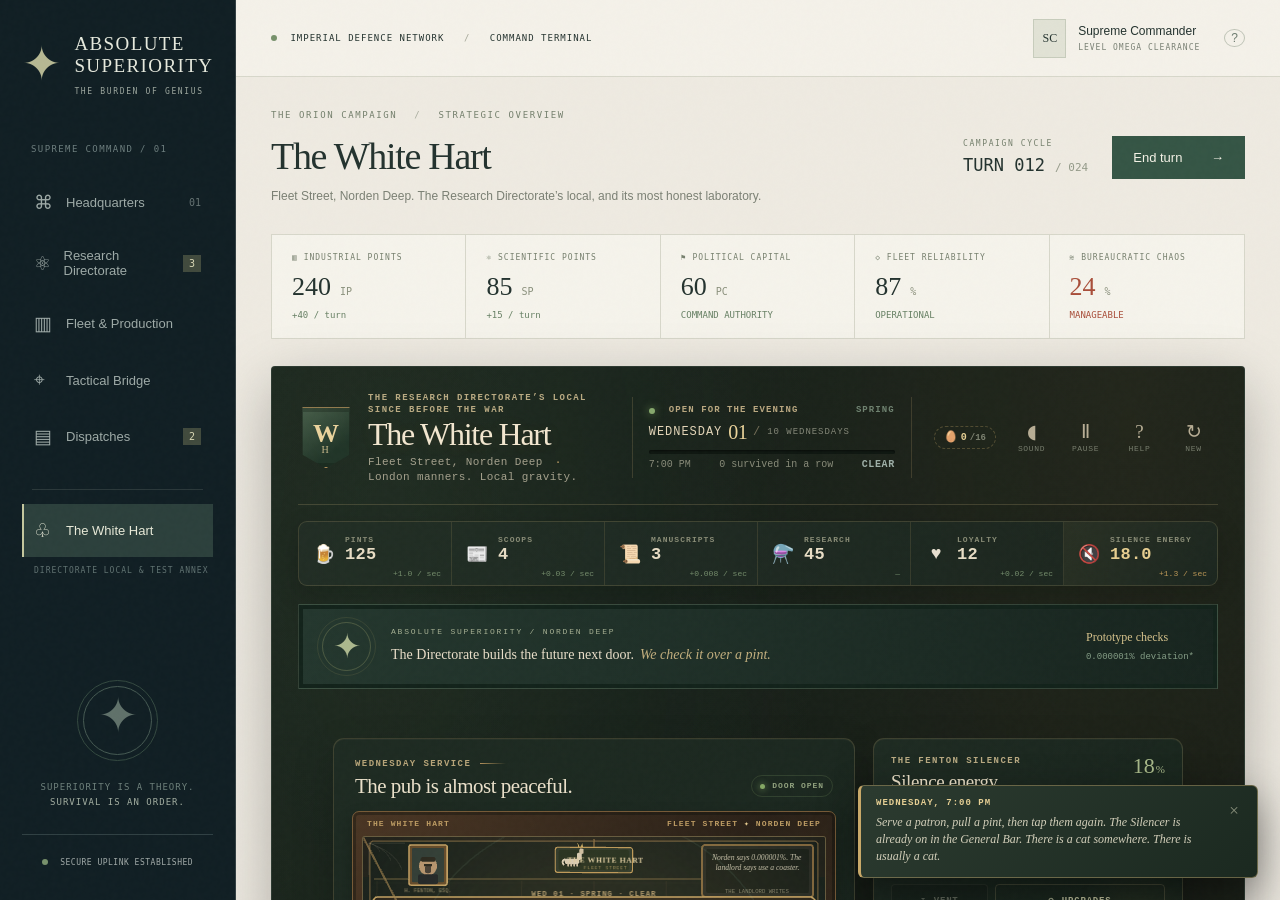
==== commit 1a2b208c: "Melt The White Hart into the command page: pub as a department, scoped stylesheet, in-page prototype" ====
--- a/white-hart.html
+++ b/white-hart.html
@@ -2,205 +2,11 @@
 <html lang="en">
 <head>
   <meta charset="utf-8">
-  <meta name="viewport" content="width=device-width, initial-scale=1, viewport-fit=cover">
-  <meta name="theme-color" content="#142019">
-  <meta name="description" content="The White Hart, Fleet Street, Norden Deep. The Research Directorate’s local in Absolute Superiority. Real ale. Questionable physics.">
-  <title>The White Hart — Absolute Superiority</title>
-  <link rel="stylesheet" href="./style.css">
-  <link rel="stylesheet" href="./pub-annex.css">
-  <script defer src="./src/directorate.js"></script>
-  <script defer src="./vendor/pixi.min.js"></script>
-  <script defer src="./src/util.js"></script>
-  <script defer src="./src/content.js"></script>
-  <script defer src="./src/audio.js"></script>
-  <script defer src="./src/fx.js"></script>
-  <script defer src="./src/scene.js"></script>
-  <script defer src="./src/game.js"></script>
-  <script defer src="./src/ui.js"></script>
-  <script defer src="./src/main.js"></script>
-  <script defer src="./src/pub-annex.js"></script>
+  <meta http-equiv="refresh" content="0; url=index.html#white-hart">
+  <title>The White Hart — now inside Absolute Superiority</title>
+  <link rel="canonical" href="index.html#white-hart">
 </head>
-<body>
-  <div class="annex-command-bar"><a href="index.html#white-hart">← ABSOLUTE SUPERIORITY / HEADQUARTERS</a><span>FLEET STREET · NORDEN DEEP · A TWO-MINUTE WALK FROM THE DIRECTORATE</span><a href="#pub-laboratory">THE EXPERIMENTAL ROUND ↓</a></div>
-  <div class="paper-grain" aria-hidden="true"></div>
-  <div class="app-shell">
-    <header class="masthead">
-      <div class="brand-block">
-        <button class="pub-crest" id="pub-crest" type="button" aria-label="The White Hart crest" title="The crest of the house"><span>W</span><i>H</i></button>
-        <div class="brand-copy">
-          <p class="eyebrow">THE RESEARCH DIRECTORATE’S LOCAL SINCE BEFORE THE WAR</p>
-          <h1>The White Hart</h1>
-          <p class="brand-subtitle">Fleet Street, Norden Deep <span class="brand-dot">·</span> London manners. Local gravity.</p>
-        </div>
-      </div>
-      <div class="night-block" aria-live="polite">
-        <div class="night-topline"><span class="live-dot"></span><span id="open-status">OPEN FOR THE EVENING</span><span class="night-season" id="season-label">AUTUMN</span></div>
-        <div class="night-title"><span id="night-label">WEDNESDAY</span><strong id="night-count">01</strong><span class="night-divider">/</span><span class="night-goal">10 WEDNESDAYS</span></div>
-        <div class="night-track"><span id="night-progress"></span></div>
-        <div class="night-foot"><span id="clock-label">7:00 PM</span><span id="streak-label">0 survived in a row</span><span id="weather-label" class="weather-label">CLEAR</span></div>
-      </div>
-      <div class="header-actions">
-        <div class="secret-counter" id="secret-counter" title="Easter eggs found on the premises">
-          <span class="secret-icon" aria-hidden="true">🥚</span><strong id="secret-count">0</strong><span class="secret-total" id="secret-total">/16</span>
-        </div>
-        <button class="icon-button" id="sound-button" type="button" aria-label="Turn sound on" title="Sound on / off"><span id="sound-icon">◖</span><span class="action-caption">SOUND</span></button>
-        <button class="icon-button" id="pause-button" type="button" aria-label="Pause game" title="Pause / resume"><span id="pause-icon">Ⅱ</span><span class="action-caption">PAUSE</span></button>
-        <button class="icon-button" id="help-button" type="button" aria-label="How to play" title="How to play"><span>?</span><span class="action-caption">HELP</span></button>
-        <button class="icon-button restart-button" id="restart-button" type="button" aria-label="Start a new game" title="Start a new game"><span>↻</span><span class="action-caption">NEW</span></button>
-      </div>
-    </header>
-
-    <section class="resource-bar" aria-label="Pub resources">
-      <div class="resource-cell resource-pints"><span class="resource-icon" aria-hidden="true">🍺</span><div><span class="resource-name">PINTS</span><strong id="res-pints">125</strong></div><span class="resource-rate" id="rate-pints">+1 / sec</span></div>
-      <div class="resource-cell"><span class="resource-icon" aria-hidden="true">📰</span><div><span class="resource-name">SCOOPS</span><strong id="res-scoops">4</strong></div><span class="resource-rate" id="rate-scoops">—</span></div>
-      <div class="resource-cell"><span class="resource-icon" aria-hidden="true">📜</span><div><span class="resource-name">MANUSCRIPTS</span><strong id="res-manuscripts">3</strong></div><span class="resource-rate" id="rate-manuscripts">—</span></div>
-      <div class="resource-cell"><span class="resource-icon" aria-hidden="true">⚗️</span><div><span class="resource-name">RESEARCH</span><strong id="res-research">45</strong></div><span class="resource-rate" id="rate-research">—</span></div>
-      <div class="resource-cell"><span class="resource-icon" aria-hidden="true">♥</span><div><span class="resource-name">LOYALTY</span><strong id="res-loyalty">12</strong></div><span class="resource-rate" id="rate-loyalty">—</span></div>
-      <div class="resource-cell resource-se"><span class="resource-icon" aria-hidden="true">🔇</span><div><span class="resource-name">SILENCE ENERGY</span><strong id="res-energy-top">18</strong></div><span class="resource-rate" id="rate-energy-top">+0.0 / sec</span></div>
-    </section>
-
-    <section class="annex-location" aria-label="The White Hart in the campaign"><div class="annex-orbit" aria-hidden="true">✦</div><div><p class="eyebrow">ABSOLUTE SUPERIORITY / NORDEN DEEP</p><p>The Directorate builds the future next door.<br><em>We check it over a pint.</em></p></div><a href="#pub-laboratory">Prototype checks <span>0.000001% deviation*</span></a></section>
-    <section id="annex-running" class="annex-running" hidden data-annex-controls aria-label="Active prototype check"><div><span class="eyebrow">EXPERIMENT IN PROGRESS</span><strong id="annex-trial-name"></strong><p id="annex-pause-note"></p></div><div class="annex-sampling"><label for="annex-progress" id="annex-seconds">0 / 12 seconds</label><progress id="annex-progress" max="100" value="0"></progress><span id="annex-pint">0 / 1 control pint served</span></div><button id="annex-cancel" type="button">Cancel check</button></section>
-    <main class="game-layout">
-      <section class="pub-panel panel">
-        <div class="section-heading">
-          <div>
-            <p class="eyebrow">WEDNESDAY SERVICE <span class="heading-rule"></span></p>
-            <h2>The pub is almost peaceful.</h2>
-          </div>
-          <div class="door-status"><span class="door-light"></span><span id="door-status">DOOR OPEN</span></div>
-        </div>
-        <div class="stage-frame" id="stage-frame">
-          <div class="stage-topline"><span>THE WHITE HART</span><span>FLEET STREET <i>✦</i> NORDEN DEEP</span></div>
-          <div class="stage-inner" id="stage-inner">
-            <canvas id="pub-canvas" aria-label="Interactive illustrated pub. Tap a patron to serve them, or tap a room to toggle its silencer zone."></canvas>
-            <div id="annex-stage-trial" class="annex-stage-trial" hidden aria-hidden="true"><span id="annex-stage-icon"></span><div><small>DIRECTORATE BENCH TELEMETRY</small><strong id="annex-stage-label"></strong></div><i>● LIVE</i></div>
-            <div class="stage-dusk" id="stage-dusk" aria-hidden="true"></div>
-            <div class="stage-flash" id="stage-flash" aria-hidden="true"></div>
-            <div class="stage-loading" id="stage-loading"><span class="loading-mark">W H</span><span>Polishing the brass…</span></div>
-          </div>
-          <div class="stage-bottomline"><span>THE ROOM WHERE EVERYBODY KNOWS YOUR BUSINESS</span><span id="scene-note">THE SILENCER IS LISTENING</span></div>
-        </div>
-        <div class="room-navigation">
-          <button class="nav-arrow" id="room-prev" type="button" aria-label="Previous rooms">‹</button>
-          <div class="room-page-list" id="room-tabs" aria-label="Room pages"></div>
-          <button class="nav-arrow" id="room-next" type="button" aria-label="Next rooms">›</button>
-          <span class="swipe-hint">SWIPE TO WANDER</span>
-        </div>
-        <div class="scene-caption"><span class="caption-seal">✦</span><span id="scene-caption">Three regulars have arrived. One of them has brought a notebook and an opinion.</span></div>
-      </section>
-
-      <aside class="management-column" aria-label="Pub management">
-        <section class="meter-card panel" id="energy-card" aria-live="polite">
-          <div class="meter-head">
-            <div><p class="eyebrow">THE FENTON SILENCER</p><h2>Silence energy</h2></div>
-            <div class="meter-percentage" id="energy-percent">18<span>%</span></div>
-          </div>
-          <div class="energy-numbers"><strong><span id="energy-readout">18</span><span class="slash"> / </span><span id="energy-capacity">100</span><small> SE</small></strong><span class="energy-flow" id="energy-flow">+0.0 / sec</span></div>
-          <div class="energy-track" role="progressbar" aria-label="Silence energy" aria-valuemin="0" aria-valuemax="100" aria-valuenow="18"><span id="energy-fill"></span><span class="energy-marks" aria-hidden="true"><i style="left:70%"></i><i style="left:85%"></i><i style="left:95%"></i></span></div>
-          <p class="energy-status" id="energy-status"><span class="warning-icon">✦</span><span>Comfortably below catastrophe.</span></p>
-          <div class="meter-actions">
-            <button class="action-button" id="vent-button" type="button"><span aria-hidden="true">↧</span><span id="vent-button-label">VENT</span></button>
-            <button class="action-button ghost" id="upgrade-button" type="button"><span aria-hidden="true">⚙</span><span>UPGRADES</span></button>
-          </div>
-        </section>
-
-        <section class="silencer-card panel" id="silencer-card">
-          <div class="machine-glow" id="machine-glow" aria-hidden="true"></div>
-          <div class="silencer-head">
-            <p class="eyebrow">THE APPARATUS <span class="heading-rule"></span></p>
-            <h2 id="silencer-name">The Prototype</h2>
-            <p class="silencer-tier" id="silencer-tier">TIER I</p>
-          </div>
-          <div class="stat-row">
-            <div class="stat"><span class="stat-label">ABSORPTION</span><strong id="absorption-value">5.0 <small>dB / sec</small></strong></div>
-            <div class="stat"><span class="stat-label">VENT RATE</span><strong id="vent-rate-value">0.0 <small>SE / sec</small></strong></div>
-          </div>
-          <div class="stat-row">
-            <div class="stat"><span class="stat-label">HOUSING</span><strong id="home-room">GENERAL BAR</strong></div>
-            <div class="stat"><span class="stat-label">ZONES</span><strong id="active-zones">1 ACTIVE</strong></div>
-          </div>
-          <div class="stat-row">
-            <div class="stat"><span class="stat-label">CAPACITY</span><strong id="meter-tier-cap">100 SE</strong></div>
-            <div class="stat"><span class="stat-label">INCIDENTS</span><strong id="explosion-count">0</strong></div>
-          </div>
-        </section>
-
-        <section class="serve-card panel">
-          <p class="eyebrow">THE BAR <span class="heading-rule"></span></p>
-          <h2 id="serve-title">An honest pint.</h2>
-          <p class="serve-detail" id="serve-detail">Tap a patron in the room, pour their beer, then tap them once more. The method is older than the pub.</p>
-          <div class="serve-actions">
-            <button class="action-button primary" id="serve-button" type="button" disabled><span aria-hidden="true">🍺</span><span id="serve-button-label">SELECT A PATRON</span></button>
-            <button class="action-button ghost" id="serve-cancel" type="button" hidden>CANCEL</button>
-          </div>
-        </section>
-
-        <section class="reputation-card panel">
-          <div class="reputation-head"><p class="eyebrow">THE NEIGHBOURHOOD</p><strong id="reputation-value">100</strong></div>
-          <div class="reputation-track"><span id="reputation-fill"></span></div>
-          <p class="standing-copy" id="standing-copy">Beloved, if occasionally loud.</p>
-        </section>
-
-        <section class="press-card panel">
-          <p class="eyebrow" id="press-tag">LATEST EDITION · WEDNESDAY</p>
-          <h3 id="press-headline">“Regulars insist the pub is perfectly normal.”</h3>
-          <p id="press-copy">The Fenton apparatus has been switched on. Nobody is quite sure by whom.</p>
-          <button class="text-button" id="journal-button" type="button">OPEN THE JOURNAL <span aria-hidden="true">→</span></button>
-        </section>
-
-        <nav class="dock" aria-label="Pub management shortcuts">
-          <button class="dock-button" id="shop-button" type="button"><span aria-hidden="true">🚪</span><span>ROOMS</span></button>
-          <button class="dock-button" id="staff-button" type="button"><span aria-hidden="true">🎩</span><span>STAFF</span></button>
-          <button class="dock-button" id="amenities-button" type="button"><span aria-hidden="true">🪑</span><span>AMENITIES</span></button>
-          <button class="dock-button" id="dock-vent-button" type="button"><span aria-hidden="true">↧</span><span id="dock-vent-copy">VENT</span></button>
-        </nav>
-        <p class="save-status" id="save-status">SAVED LOCALLY</p>
-      </aside>
-    </main>
-  </div>
-
-  <section id="pub-laboratory" class="pub-laboratory" data-annex-controls aria-labelledby="annex-title">
-    <div class="annex-lab-header"><div><p class="eyebrow">RESEARCH DIRECTORATE · FIELD STATION W.H. / 001</p><h2 id="annex-title">The experimental round.</h2><p>Oak panelling. Proper ale. A vacuum-tube computer where the fruit machine used to be.</p></div><div class="deviation-seal"><span>CLAIMED STATISTICAL DEVIATION</span><strong>0.000001%</strong><small>“Practically the universe itself.” — Norden</small></div></div>
-    <p class="annex-lore">Every scientist here works at the Directorate next door. They bring their theories; Fenton brings a bell jar; the landlord insists on a beer mat. All three projects can be checked during ordinary pub service.</p>
-    <div class="annex-lab-meta"><span id="annex-link-state"></span><a href="index.html#research">Return to the Research Directorate ↗</a></div>
-    <div id="annex-projects" class="annex-projects"></div>
-    <p id="annex-message" class="annex-message" role="status"></p>
-    <article id="annex-report" class="annex-report" hidden><span class="eyebrow">FIELD REPORT / WITNESSED BY THE LANDLORD</span><h3 id="annex-report-title"></h3><p id="annex-report-finding"></p><p class="annex-fatal-flaw" id="annex-report-flaw"></p><p id="annex-report-result"></p><a href="index.html#research">File reviewed. Back to the Directorate →</a></article>
-    <p class="annex-footnote">* Professor Norden’s stated deviation, not independent certification. A check requires 12 seconds of active service and one freshly served control pint. Charges apply only on completion. Each initial check counts toward the campaign’s two field tests; engineering safeguards are still mandatory. Certified projects remain available for a 5 IP repeat audit. Leaving cancels unfinished readings, at no charge.</p>
-  </section>
-
-  <div class="toast" id="toast" hidden>
-    <div class="toast-body">
-      <p class="toast-title" id="toast-title">Notice</p>
-      <p class="toast-copy" id="toast-body">Something has happened.</p>
-    </div>
-    <button class="toast-close" id="toast-close" type="button" aria-label="Dismiss">×</button>
-  </div>
-
-  <div class="achievement-pop" id="achievement-pop" hidden>
-    <span class="achievement-icon" id="achievement-icon">★</span>
-    <div><p class="achievement-kicker">ACHIEVEMENT</p><p class="achievement-name" id="achievement-name">One For The Road</p><p class="achievement-desc" id="achievement-desc">Serve your first pint.</p></div>
-  </div>
-
-  <div class="modal-root" id="modal-root" hidden>
-    <div class="modal-backdrop" data-close-modal="1"></div>
-    <div class="modal-panel" role="dialog" aria-modal="true" aria-labelledby="modal-title">
-      <button class="modal-close" id="modal-close" type="button" aria-label="Close">×</button>
-      <div class="modal-content" id="modal-content"></div>
-    </div>
-  </div>
-
-  <div class="crisis-screen" id="crisis-screen" hidden>
-    <div class="crisis-inner">
-      <p class="crisis-kicker" id="crisis-kicker">EXTRA! EXTRA!</p>
-      <h2 class="crisis-title" id="crisis-title">FENTON SILENCER EXPLODES</h2>
-      <p class="crisis-copy" id="crisis-copy">“We told you so,” say physicists.</p>
-      <button class="crisis-button" id="crisis-button" type="button">CONTINUE →</button>
-    </div>
-  </div>
-
-  <div class="tooltip" id="tooltip" hidden></div>
-  <p class="visually-hidden" id="live-announcer" aria-live="polite"></p>
+<body style="font-family:Georgia,serif;background:#111914;color:#eadfca;display:grid;place-items:center;min-height:100vh;margin:0">
+  <p>The White Hart has moved next door to the Research Directorate. <a style="color:#e1c98d" href="index.html#white-hart">Walk in →</a></p>
 </body>
 </html>
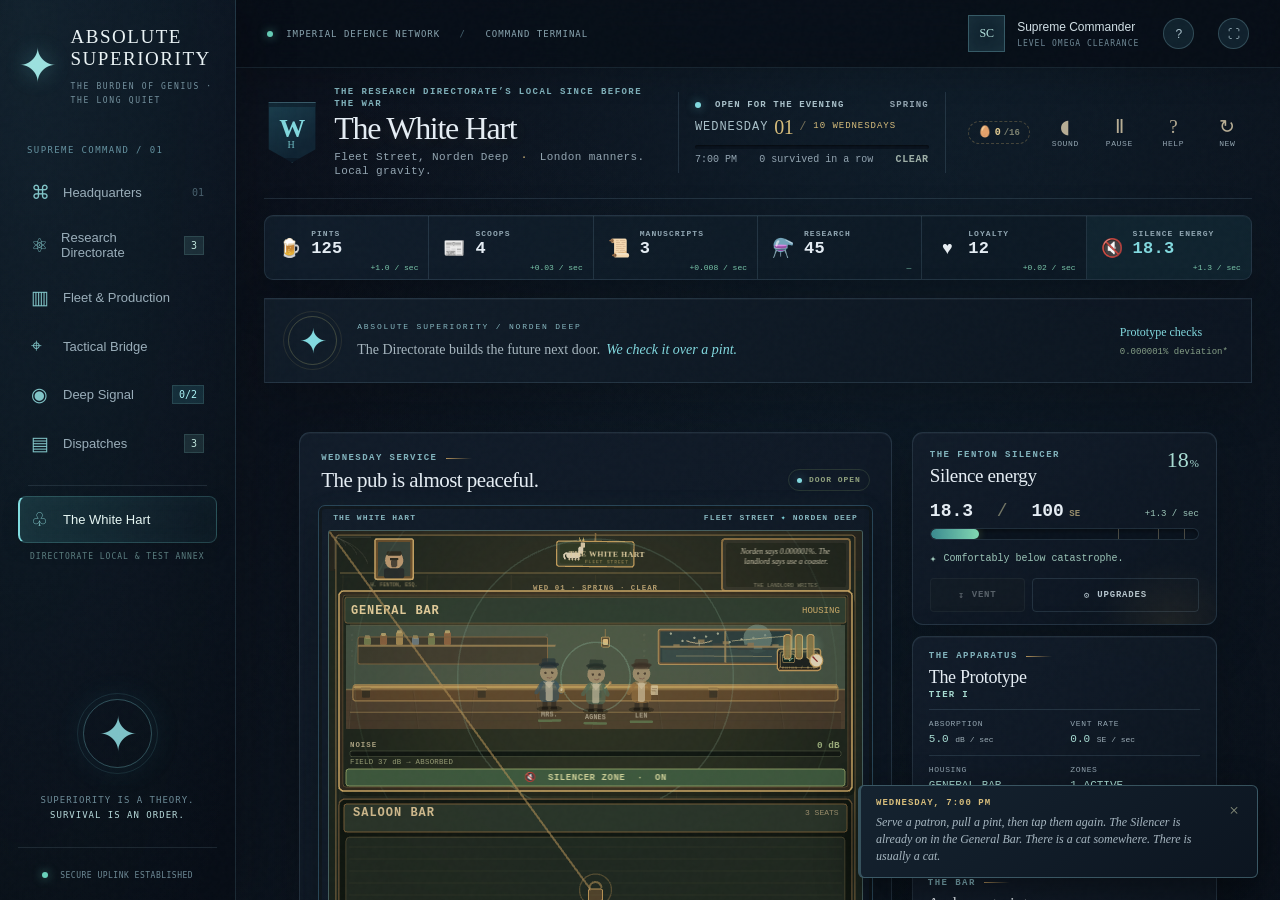
==== commit 4efac600: "Expand campaign with Deep Signal and unified dark UI Co-authored-by: arena-agent <297053741+arena-ag" ====
--- a/white-hart.html
+++ b/white-hart.html
@@ -2,11 +2,13 @@
 <html lang="en">
 <head>
   <meta charset="utf-8">
+  <meta name="viewport" content="width=device-width, initial-scale=1, viewport-fit=cover">
+  <meta name="color-scheme" content="dark">
   <meta http-equiv="refresh" content="0; url=index.html#white-hart">
   <title>The White Hart — now inside Absolute Superiority</title>
   <link rel="canonical" href="index.html#white-hart">
 </head>
-<body style="font-family:Georgia,serif;background:#111914;color:#eadfca;display:grid;place-items:center;min-height:100vh;margin:0">
-  <p>The White Hart has moved next door to the Research Directorate. <a style="color:#e1c98d" href="index.html#white-hart">Walk in →</a></p>
+<body style="font-family:Georgia,serif;background:#080d16;color:#e5edf4;display:grid;place-items:center;min-height:100vh;margin:0;padding:16px;overflow-x:clip">
+  <p>The White Hart has moved next door to the Research Directorate. <a style="color:#82d9df" href="index.html#white-hart">Walk in →</a></p>
 </body>
 </html>
